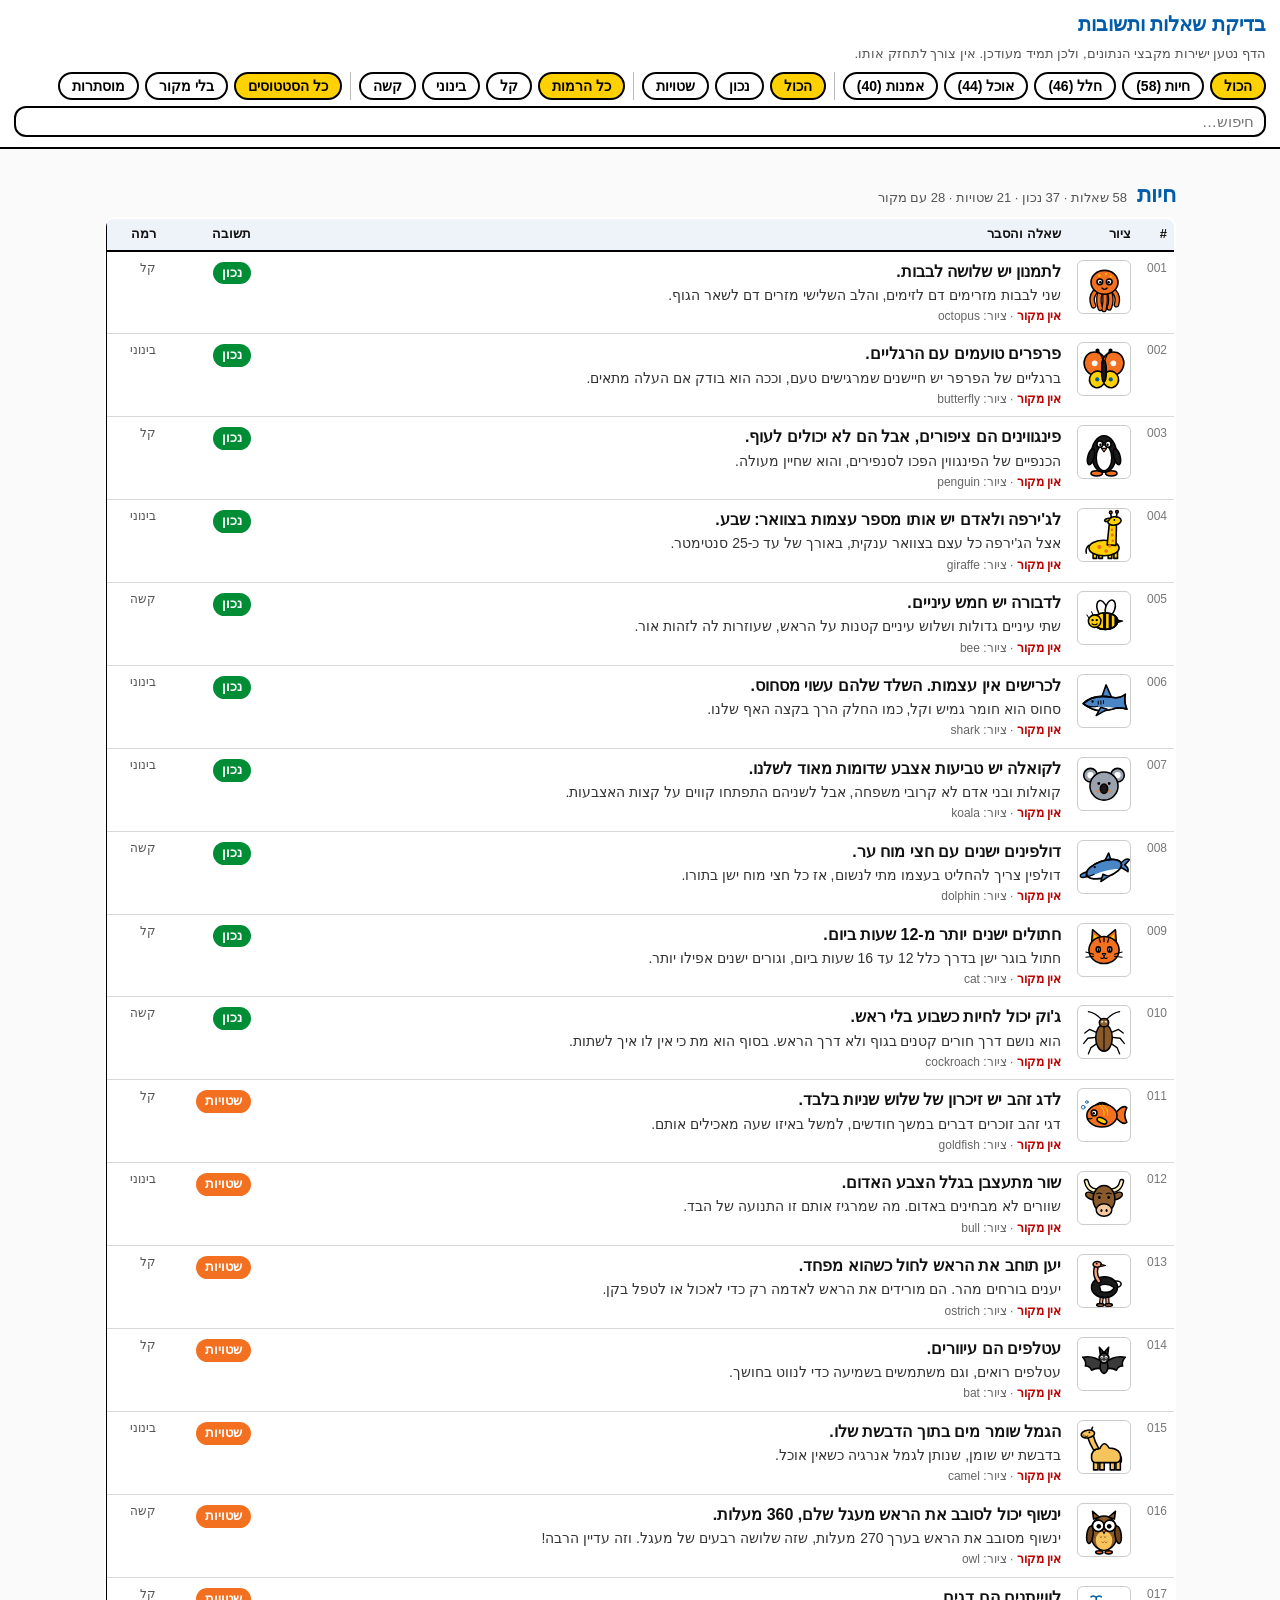
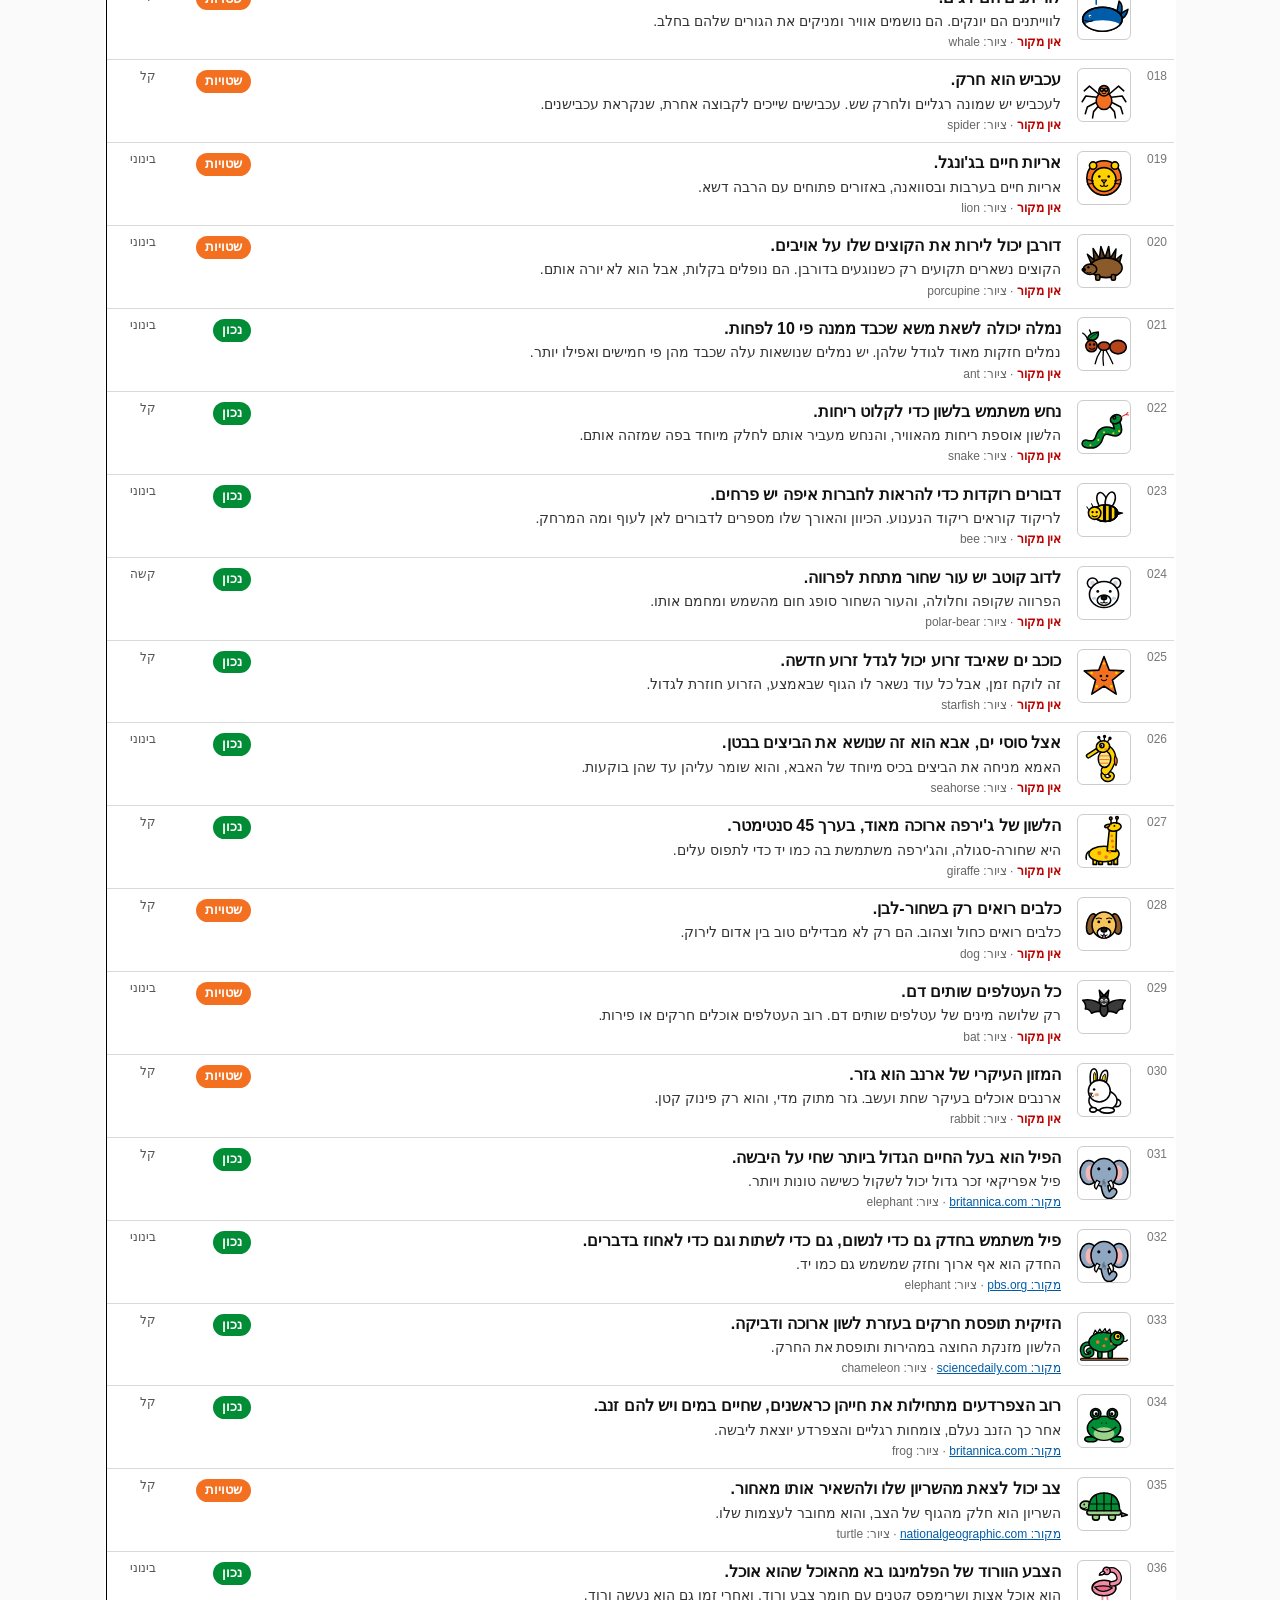
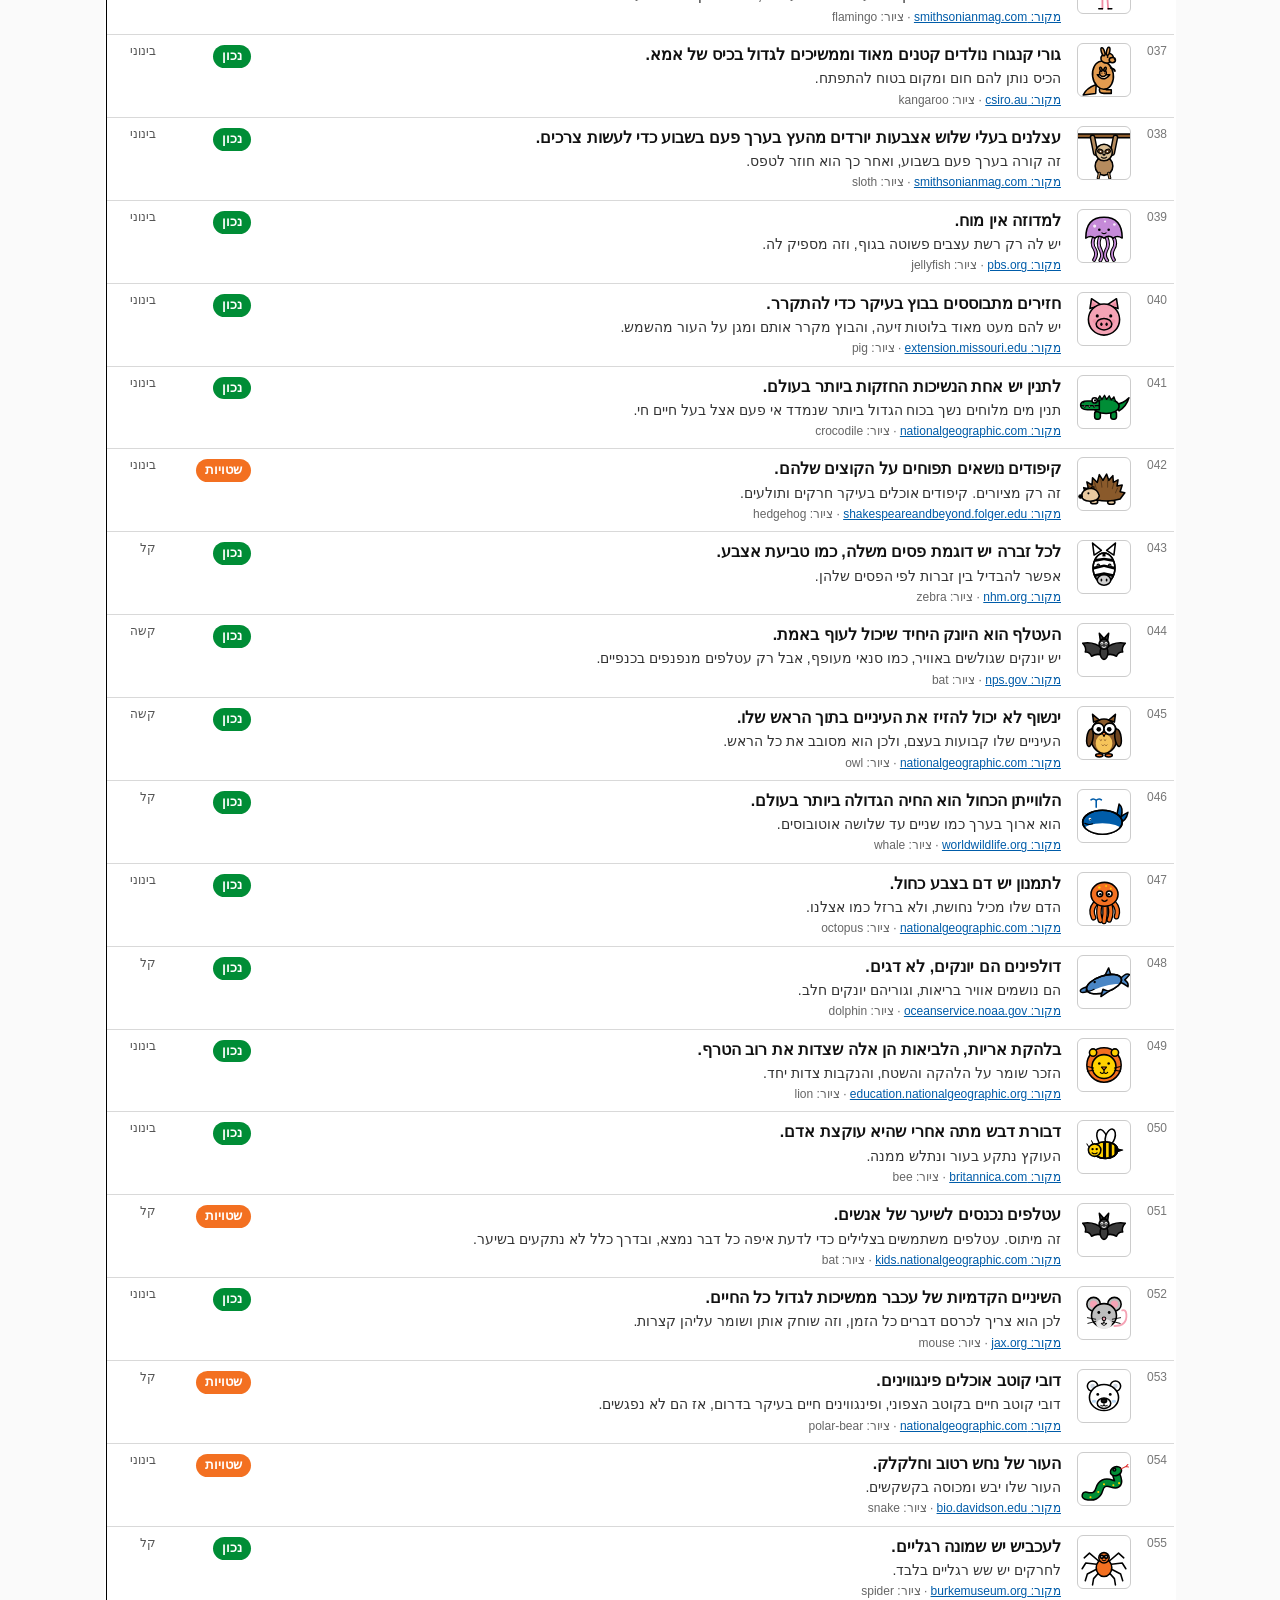
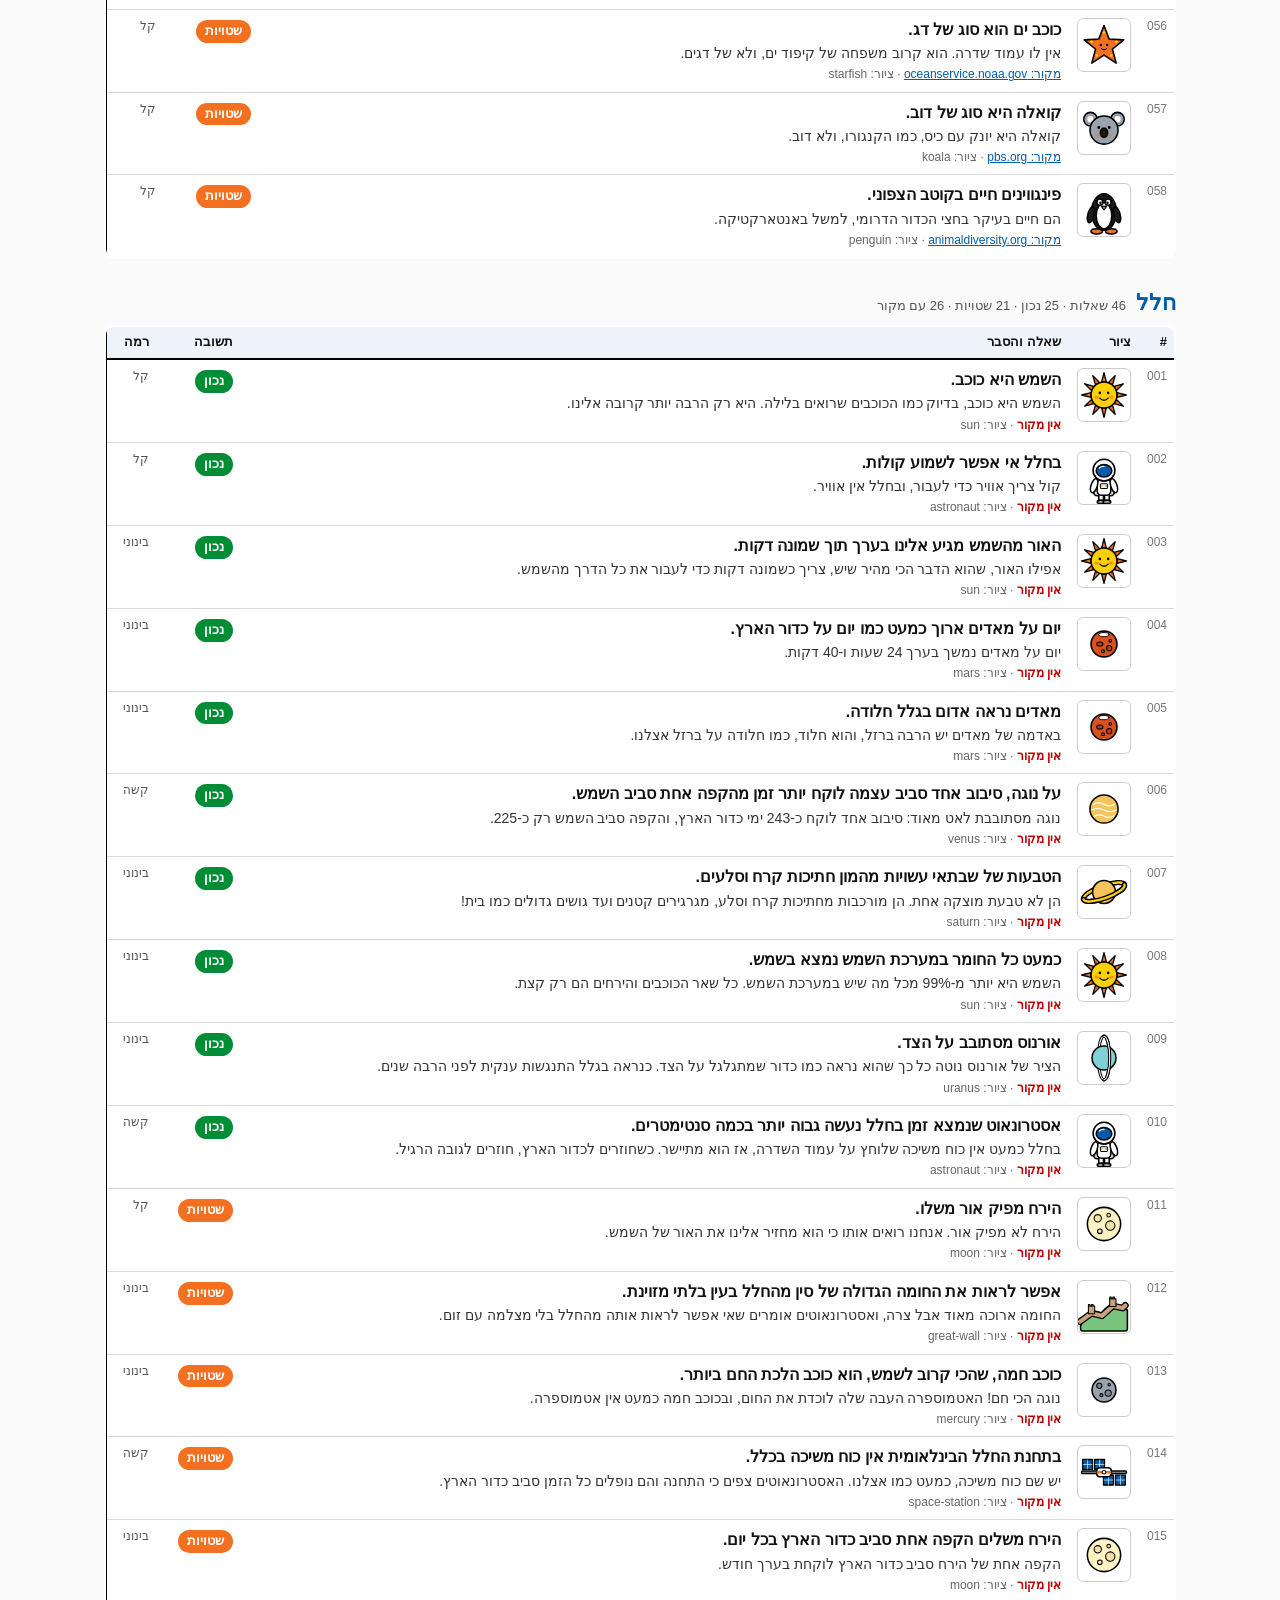
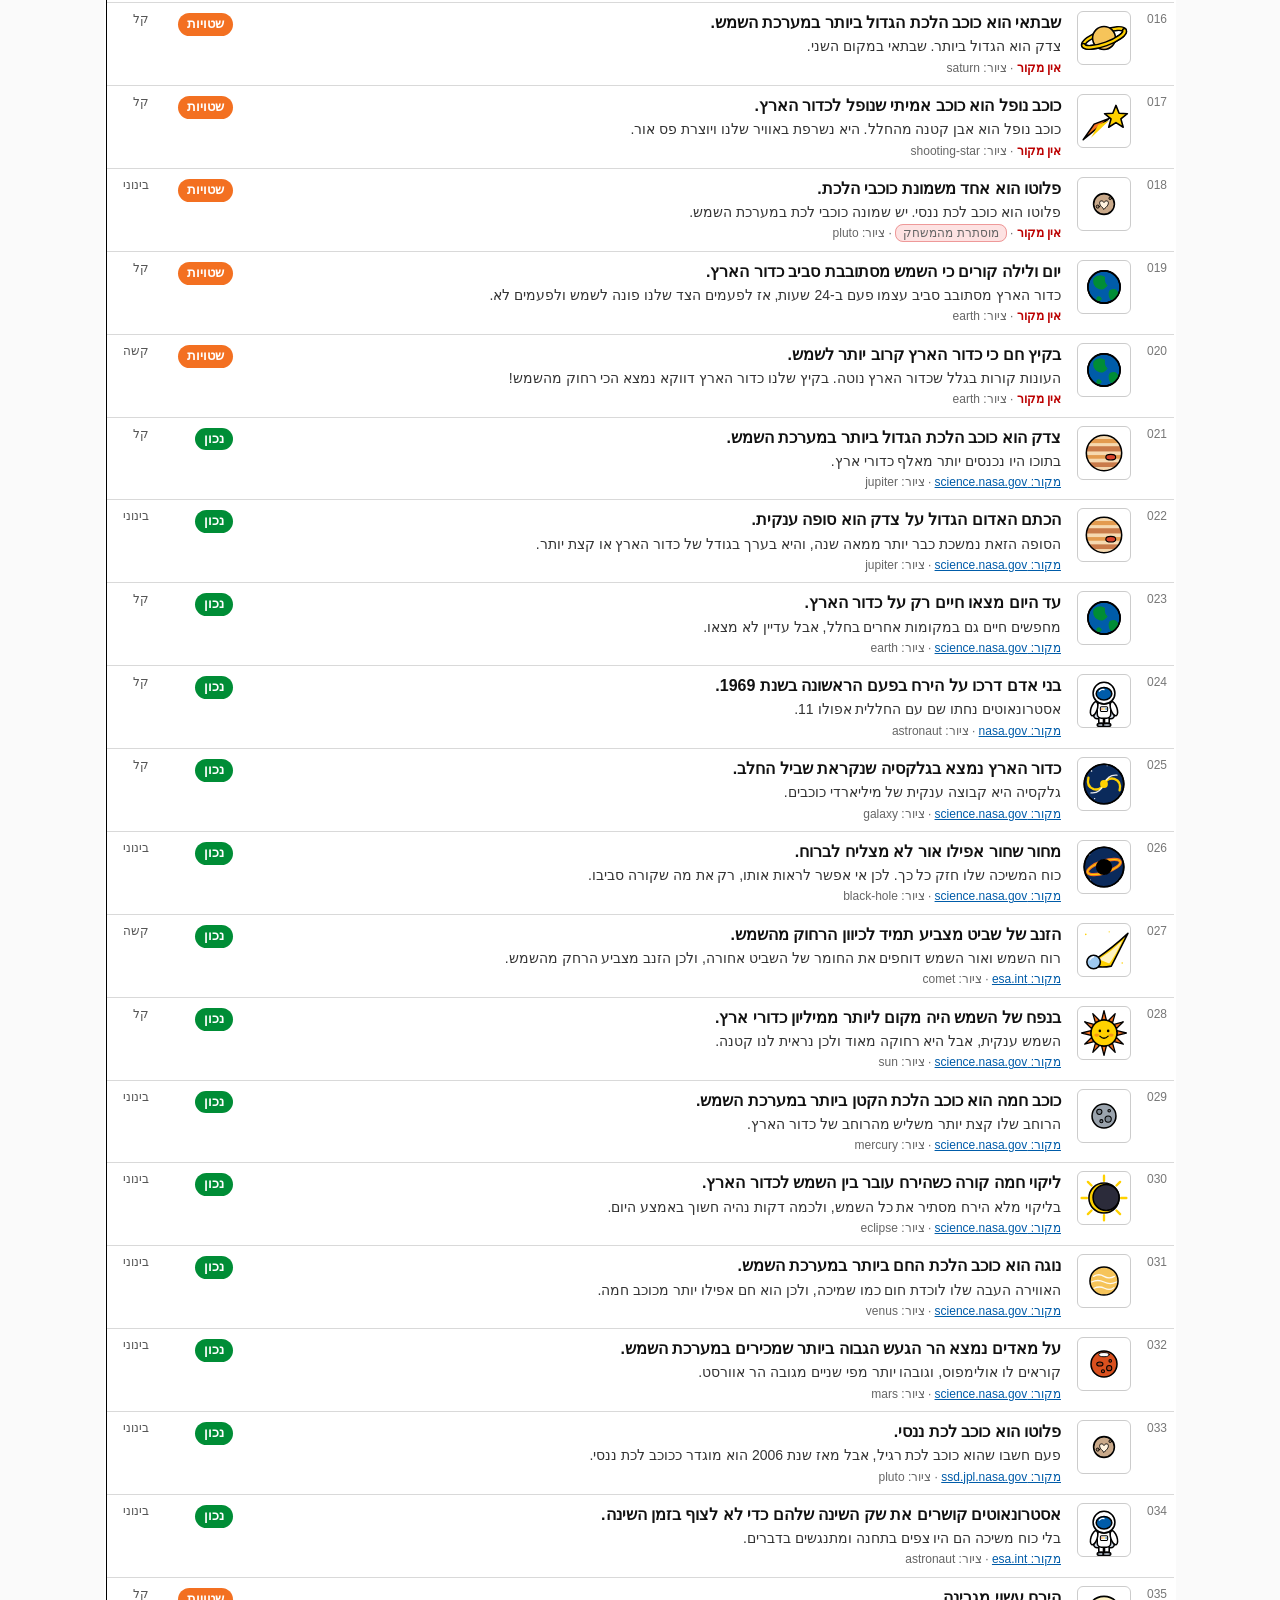
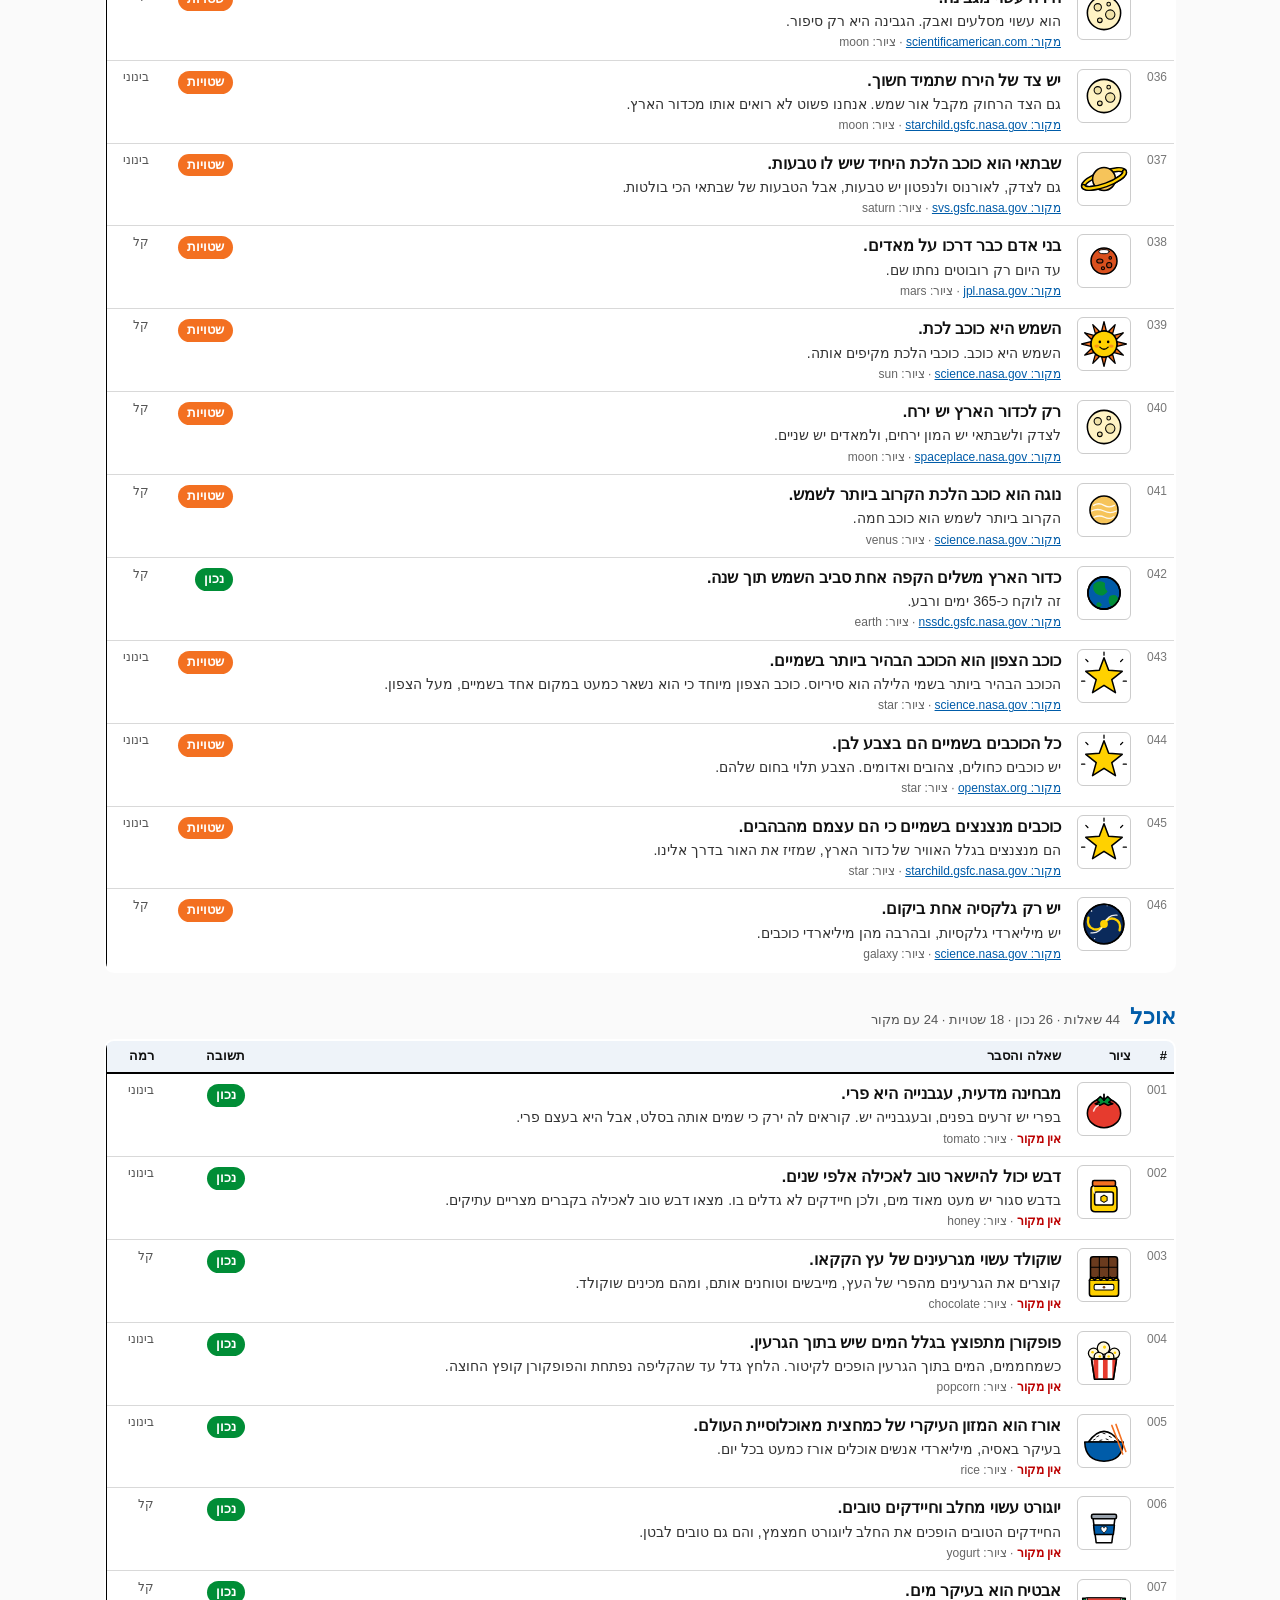
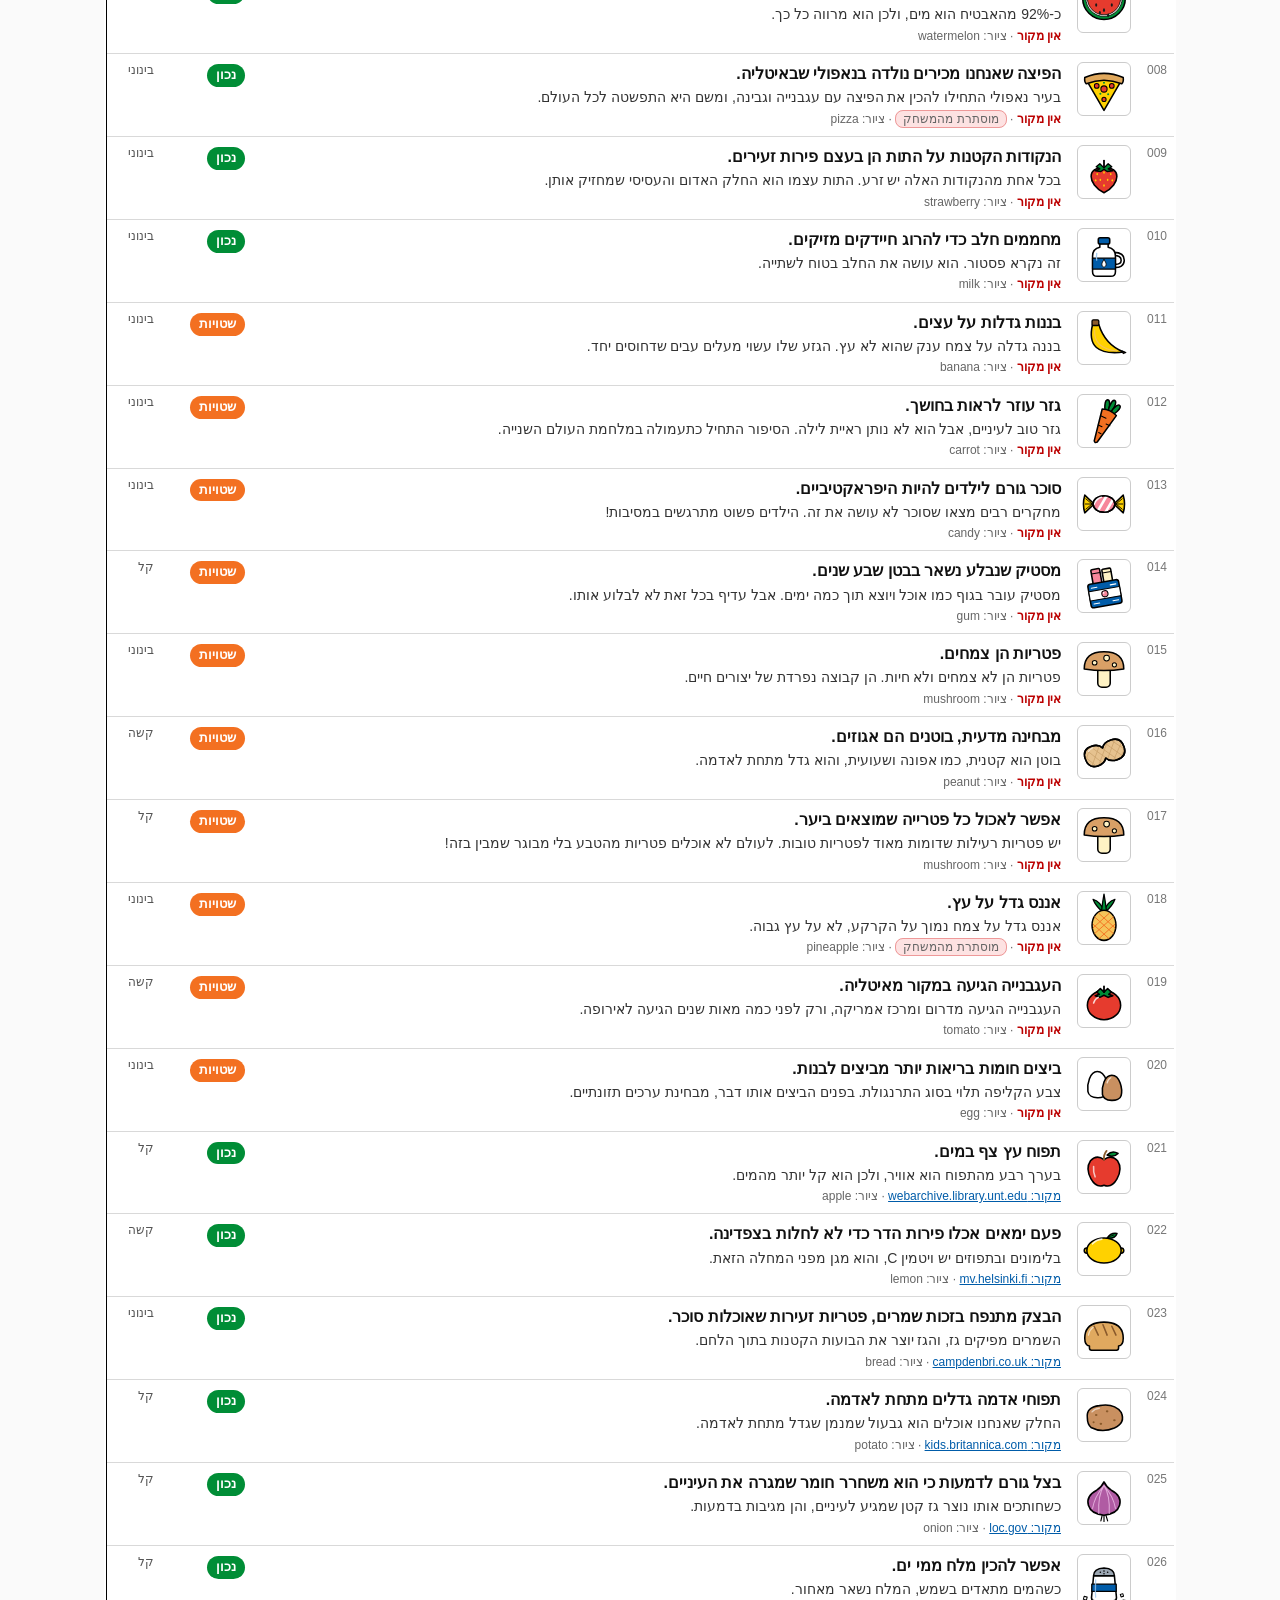
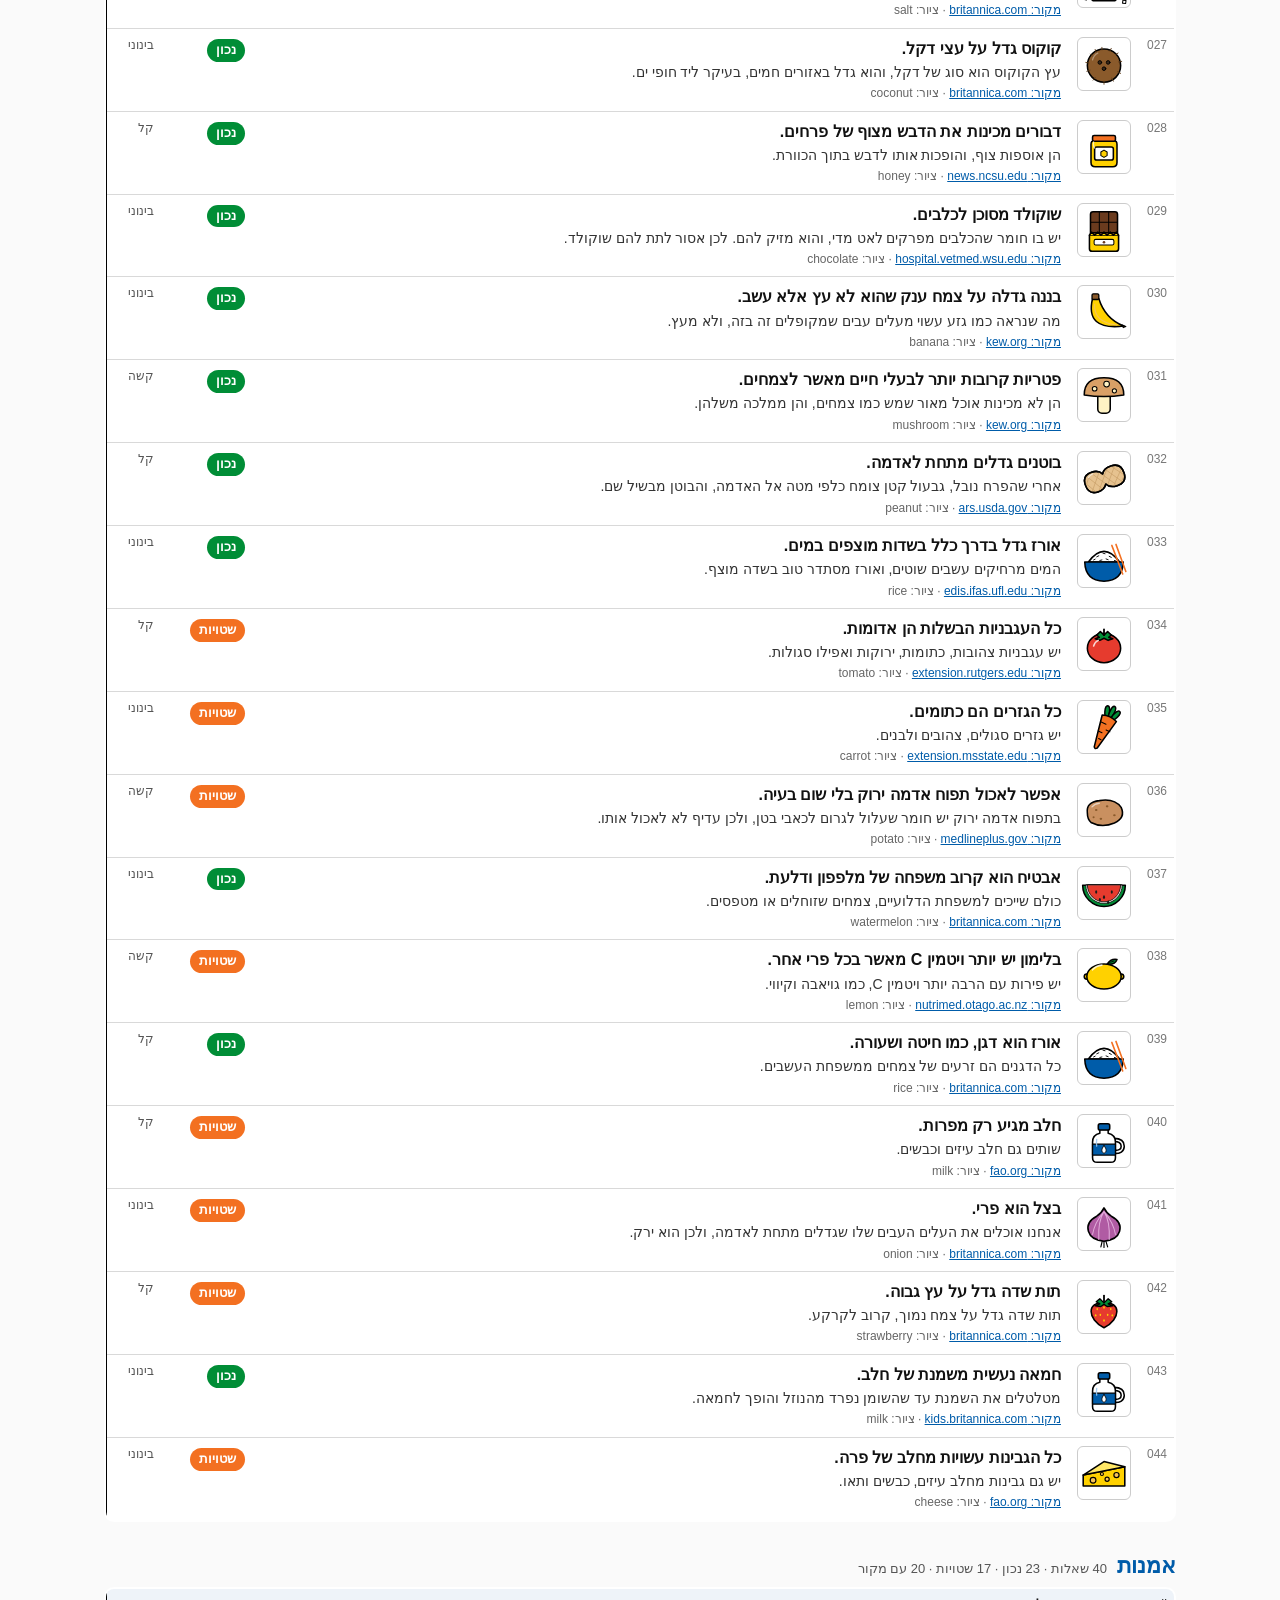
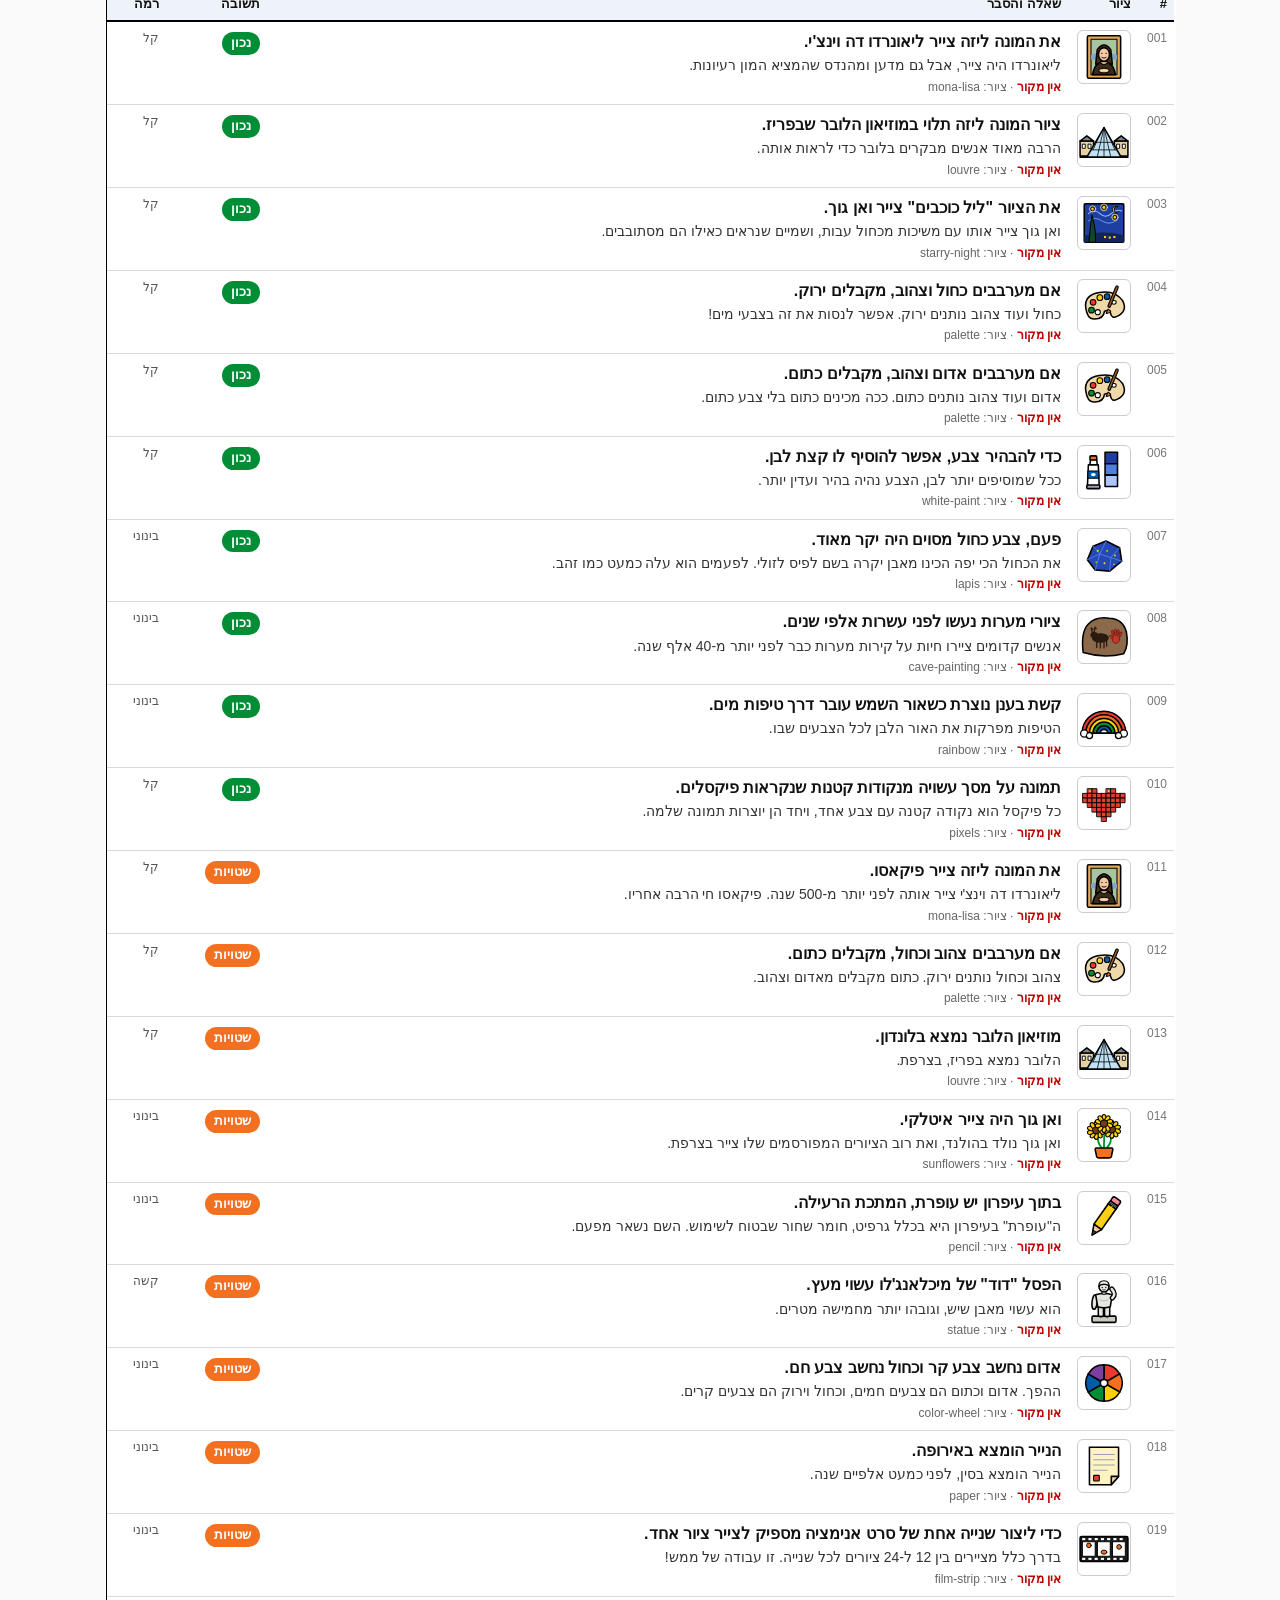
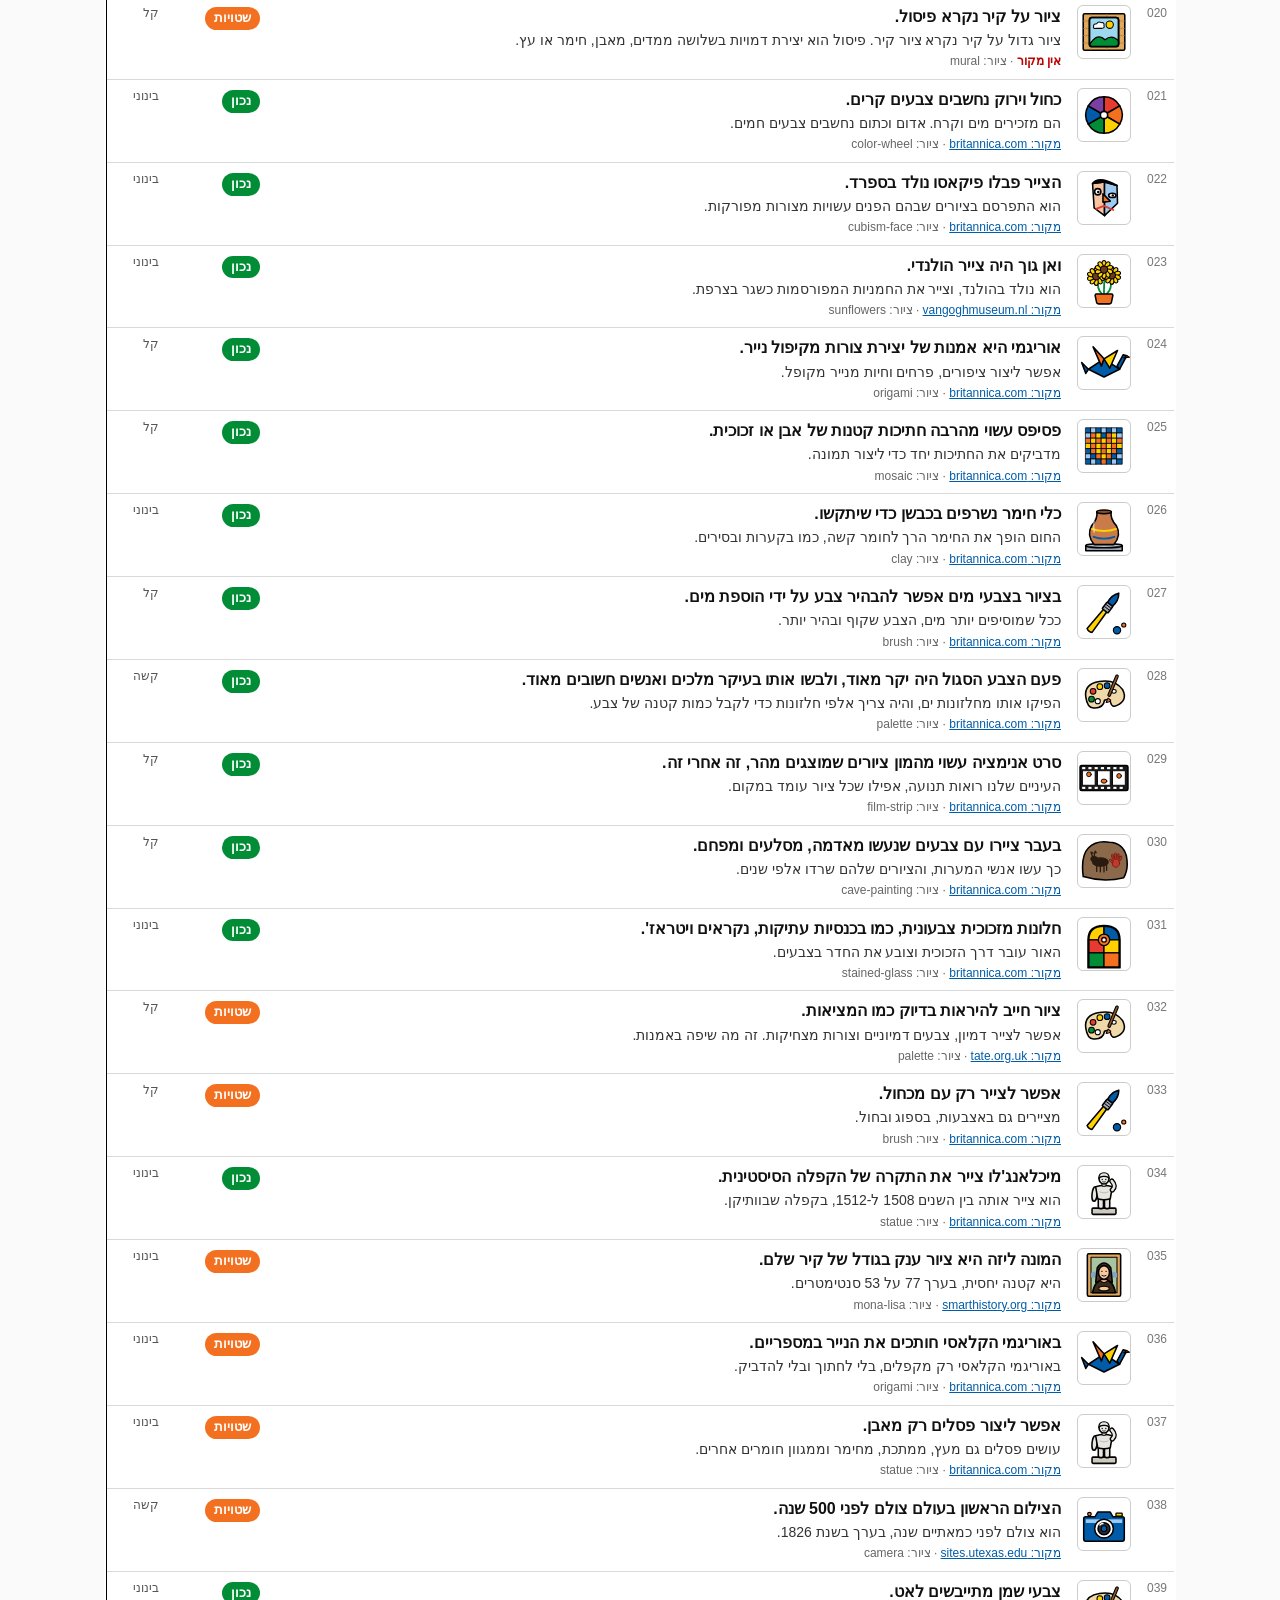
==== facts-review.html @ 087cb875 "Add facts-review.html: always-current review table of all clues by topic Co-Authored-By: Claude Sonn" ====
<!doctype html>
<html lang="he" dir="rtl">
<head>
<meta charset="utf-8">
<meta name="viewport" content="width=device-width, initial-scale=1">
<meta name="robots" content="noindex">
<title>בדיקת שאלות – העולם של פרוקי</title>
<style>
  :root { --ink:#111; --blue:#005CA9; --green:#008D36; --orange:#F37021; --line:#d9d9d9; --bg:#fafafa; }
  * { box-sizing: border-box; }
  body { margin:0; font-family: "Segoe UI", Roboto, "Noto Sans Hebrew", Arial, sans-serif; color:var(--ink); background:var(--bg); font-size:16px; line-height:1.45; }
  header { position: sticky; top:0; z-index:5; background:#fff; border-bottom:2px solid #000; padding:10px 14px; }
  h1 { margin:0 0 6px; font-size:20px; color:var(--blue); }
  .note { font-size:13px; color:#555; margin:0 0 8px; }
  .bar { display:flex; flex-wrap:wrap; gap:6px; align-items:center; }
  .chip { border:2px solid #000; border-radius:18px; background:#fff; padding:4px 12px; font-size:14px; font-weight:bold; cursor:pointer; }
  .chip.on { background:#FFD100; }
  .bar input[type=search] { flex:1; min-width:140px; border:2px solid #000; border-radius:12px; padding:5px 10px; font-size:15px; }
  .sep { width:1px; align-self:stretch; background:#bbb; margin:0 2px; }
  main { padding:12px 14px 60px; max-width:1100px; margin:0 auto; }
  section { margin-bottom:28px; }
  h2 { margin:18px 0 6px; font-size:22px; color:var(--blue); display:flex; gap:10px; align-items:baseline; flex-wrap:wrap; }
  h2 small { font-size:13px; color:#555; font-weight:normal; }
  table { width:100%; border-collapse:collapse; background:#fff; border:2px solid #000; border-radius:10px; overflow:hidden; }
  th { background:#eef3f9; text-align:right; font-size:13px; padding:6px 8px; border-bottom:2px solid #000; white-space:nowrap; }
  td { padding:8px; border-bottom:1px solid var(--line); vertical-align:top; }
  tr:last-child td { border-bottom:0; }
  td.n { color:#777; font-size:12px; white-space:nowrap; width:1%; }
  td.pic { width:1%; }
  td.pic svg { width:54px; height:54px; display:block; border:1px solid #ccc; border-radius:6px; background:#fff; }
  .ans { display:inline-block; padding:2px 9px; border-radius:12px; font-weight:bold; font-size:13px; white-space:nowrap; color:#fff; }
  .ans.t { background:var(--green); } .ans.f { background:var(--orange); }
  .clue { font-weight:bold; }
  .exp { color:#333; font-size:14px; margin-top:2px; }
  .meta { font-size:12px; color:#666; margin-top:3px; }
  .meta a { color:var(--blue); }
  .lvl { font-size:12px; color:#555; white-space:nowrap; }
  .hidden-flag { background:#fde2e2; border:1px solid #e99; border-radius:8px; padding:1px 7px; font-size:12px; }
  .nosrc { color:#b00; font-weight:bold; }
  tr.hide { display:none; }
  @media (max-width:640px) {
    header { position: static; }
    td.pic, th.pic, td.lvlc, th.lvlc { display:none; }
    td, th { padding:6px 6px; }
  }
  @media print { header { position:static; } .bar { display:none; } }
</style>
</head>
<body>
<header>
  <h1>בדיקת שאלות ותשובות</h1>
  <p class="note">הדף נטען ישירות מקבצי הנתונים, ולכן תמיד מעודכן. אין צורך לתחזק אותו.</p>
  <div class="bar" id="bar"></div>
</header>
<main id="main"></main>

<script src="data/pics-animals.js"></script><script src="data/pics-space.js"></script><script src="data/pics-food.js"></script><script src="data/pics-art.js"></script>
<script src="data/data-facts-animals.js"></script><script src="data/data-facts-space.js"></script><script src="data/data-facts-food.js"></script><script src="data/data-facts-art.js"></script>
<script>
const TOPICS = [
  { id: "animals", name: "חיות", facts: typeof FACTS_ANIMALS !== "undefined" ? FACTS_ANIMALS : [] },
  { id: "space",   name: "חלל",  facts: typeof FACTS_SPACE   !== "undefined" ? FACTS_SPACE   : [] },
  { id: "food",    name: "אוכל", facts: typeof FACTS_FOOD    !== "undefined" ? FACTS_FOOD    : [] },
  { id: "art",     name: "אמנות", facts: typeof FACTS_ART     !== "undefined" ? FACTS_ART     : [] }
];
const PICS = Object.assign({}, typeof PICS_ANIMALS !== "undefined" ? PICS_ANIMALS : {}, typeof PICS_SPACE !== "undefined" ? PICS_SPACE : {}, typeof PICS_FOOD !== "undefined" ? PICS_FOOD : {}, typeof PICS_ART !== "undefined" ? PICS_ART : {});
const LEVELS = { easy: "קל", medium: "בינוני", hard: "קשה" };
const state = { topic: "all", ans: "all", level: "all", src: "all", q: "" };
const esc = s => String(s == null ? "" : s).replace(/[&<>"]/g, c => ({ "&": "&amp;", "<": "&lt;", ">": "&gt;", '"': "&quot;" }[c]));
const host = u => { try { return new URL(u).hostname.replace(/^www\./, ""); } catch (e) { return u; } };

function chip(group, value, label) {
  return `<button class="chip${state[group] === value ? " on" : ""}" data-g="${group}" data-v="${value}">${label}</button>`;
}
function renderBar() {
  document.getElementById("bar").innerHTML =
    chip("topic", "all", "הכול") + TOPICS.map(t => chip("topic", t.id, t.name + " (" + t.facts.length + ")")).join("") +
    '<span class="sep"></span>' + chip("ans", "all", "הכול") + chip("ans", "t", "נכון") + chip("ans", "f", "שטויות") +
    '<span class="sep"></span>' + chip("level", "all", "כל הרמות") + Object.keys(LEVELS).map(l => chip("level", l, LEVELS[l])).join("") +
    '<span class="sep"></span>' + chip("src", "all", "כל הסטטוסים") + chip("src", "nosrc", "בלי מקור") + chip("src", "hidden", "מוסתרות") +
    '<input type="search" id="q" placeholder="חיפוש…" value="' + esc(state.q) + '">';
  document.getElementById("q").addEventListener("input", e => { state.q = e.target.value; renderMain(); });
}
function keep(f) {
  if (state.ans === "t" && !f.answer) return false;
  if (state.ans === "f" && f.answer) return false;
  if (state.level !== "all" && f.level !== state.level) return false;
  if (state.src === "nosrc" && f.src) return false;
  if (state.src === "hidden" && f.verified !== false) return false;
  const q = state.q.trim();
  if (q && !((f.text || "") + " " + (f.explain || "") + " " + (f.pic || "")).includes(q)) return false;
  return true;
}
function renderMain() {
  const out = [];
  for (const t of TOPICS) {
    if (state.topic !== "all" && state.topic !== t.id) continue;
    const rows = t.facts.filter(keep);
    const nt = t.facts.filter(f => f.answer).length, nf = t.facts.length - nt;
    const nsrc = t.facts.filter(f => f.src).length;
    out.push(`<section><h2>${t.name} <small>${t.facts.length} שאלות · ${nt} נכון · ${nf} שטויות · ${nsrc} עם מקור${rows.length !== t.facts.length ? " · מוצגות " + rows.length : ""}</small></h2>`);
    out.push('<table><thead><tr><th>#</th><th class="pic">ציור</th><th>שאלה והסבר</th><th>תשובה</th><th class="lvlc">רמה</th></tr></thead><tbody>');
    rows.forEach(f => {
      const svg = PICS[f.pic] ? `<svg viewBox="0 0 200 200">${PICS[f.pic]}</svg>` : "";
      const src = f.src ? `<a href="${esc(f.src)}" target="_blank" rel="noopener">מקור: ${esc(host(f.src))}</a>` : '<span class="nosrc">אין מקור</span>';
      out.push(`<tr><td class="n">${esc(f.id.split("-")[1])}</td><td class="pic">${svg}</td>` +
        `<td><div class="clue">${esc(f.text)}</div><div class="exp">${esc(f.explain)}</div><div class="meta">${src}${f.verified === false ? ' · <span class="hidden-flag">מוסתרת מהמשחק</span>' : ""} · ציור: ${esc(f.pic)}</div></td>` +
        `<td><span class="ans ${f.answer ? "t" : "f"}">${f.answer ? "נכון" : "שטויות"}</span></td><td class="lvl lvlc">${LEVELS[f.level] || ""}</td></tr>`);
    });
    out.push("</tbody></table></section>");
  }
  document.getElementById("main").innerHTML = out.join("");
}
document.getElementById("bar").addEventListener("click", e => {
  const b = e.target.closest(".chip"); if (!b) return;
  state[b.dataset.g] = b.dataset.v; renderBar(); renderMain();
});
renderBar(); renderMain();
</script>
</body>
</html>
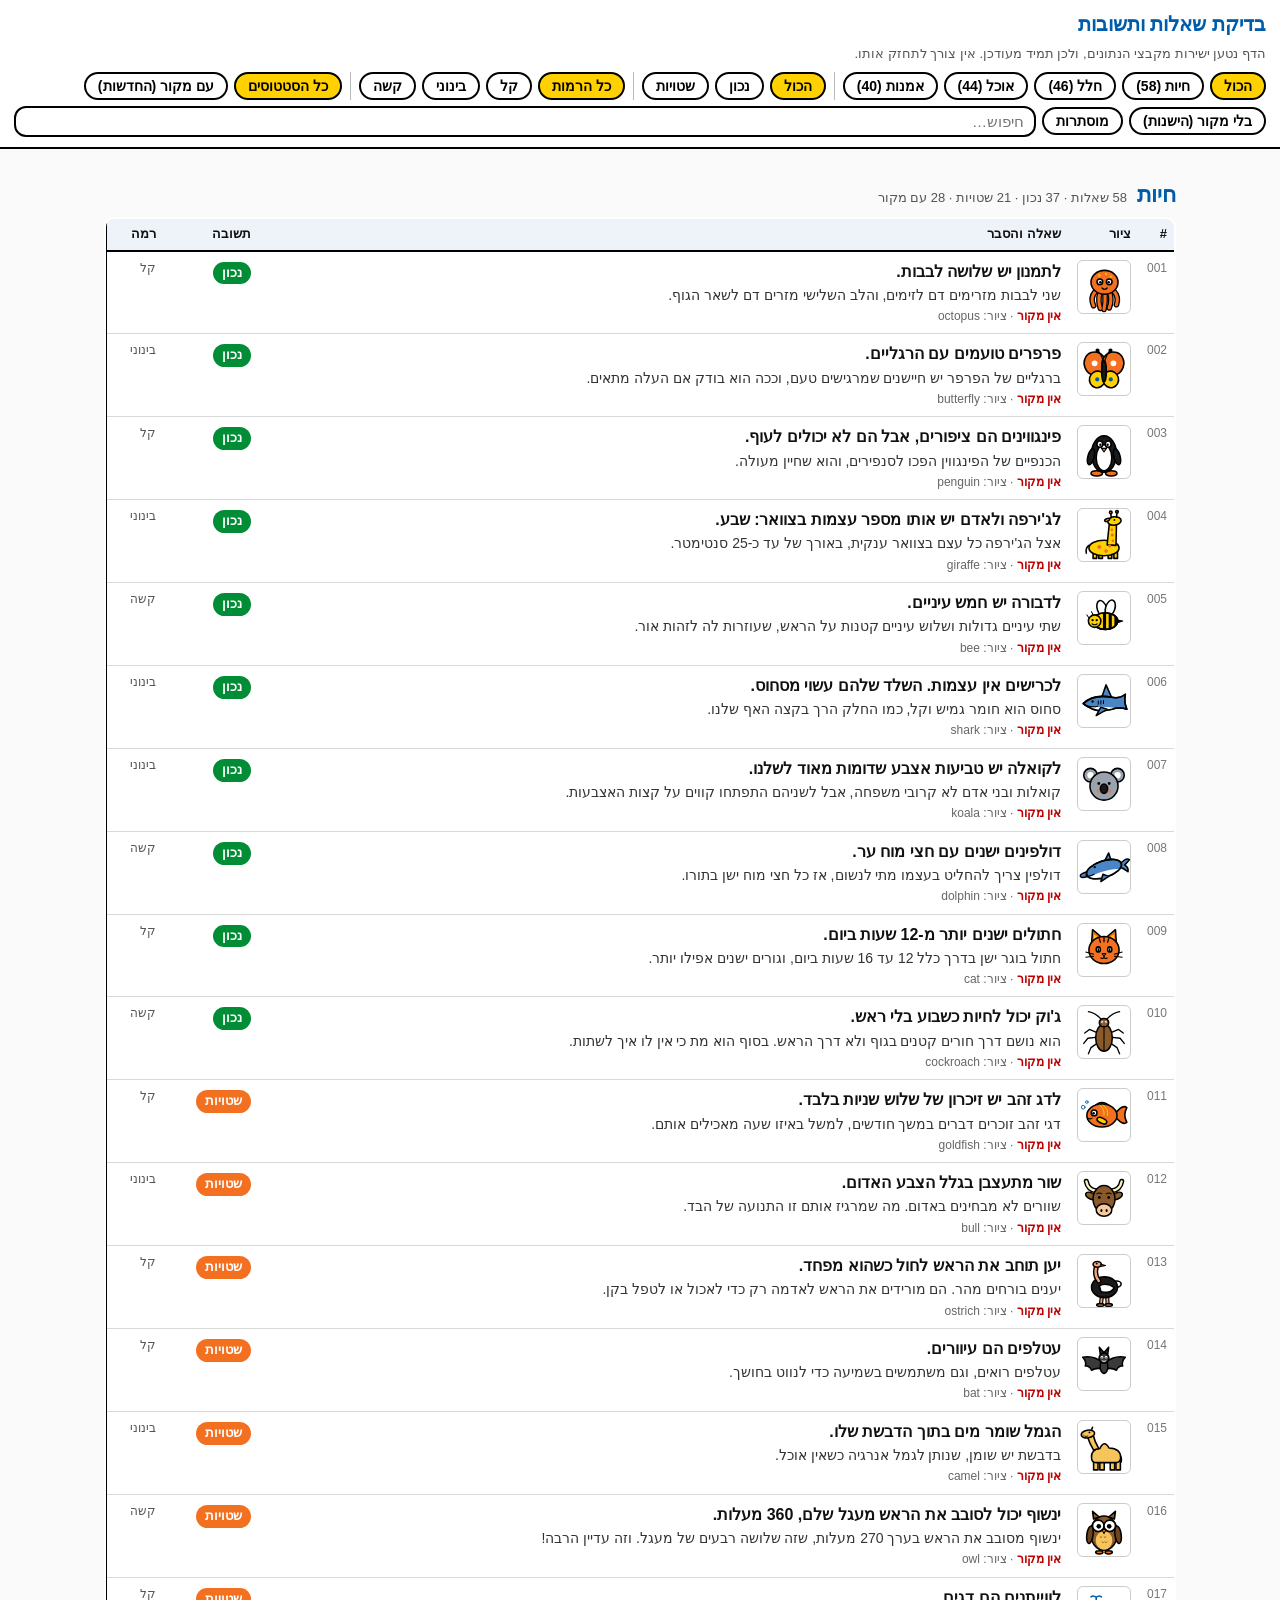
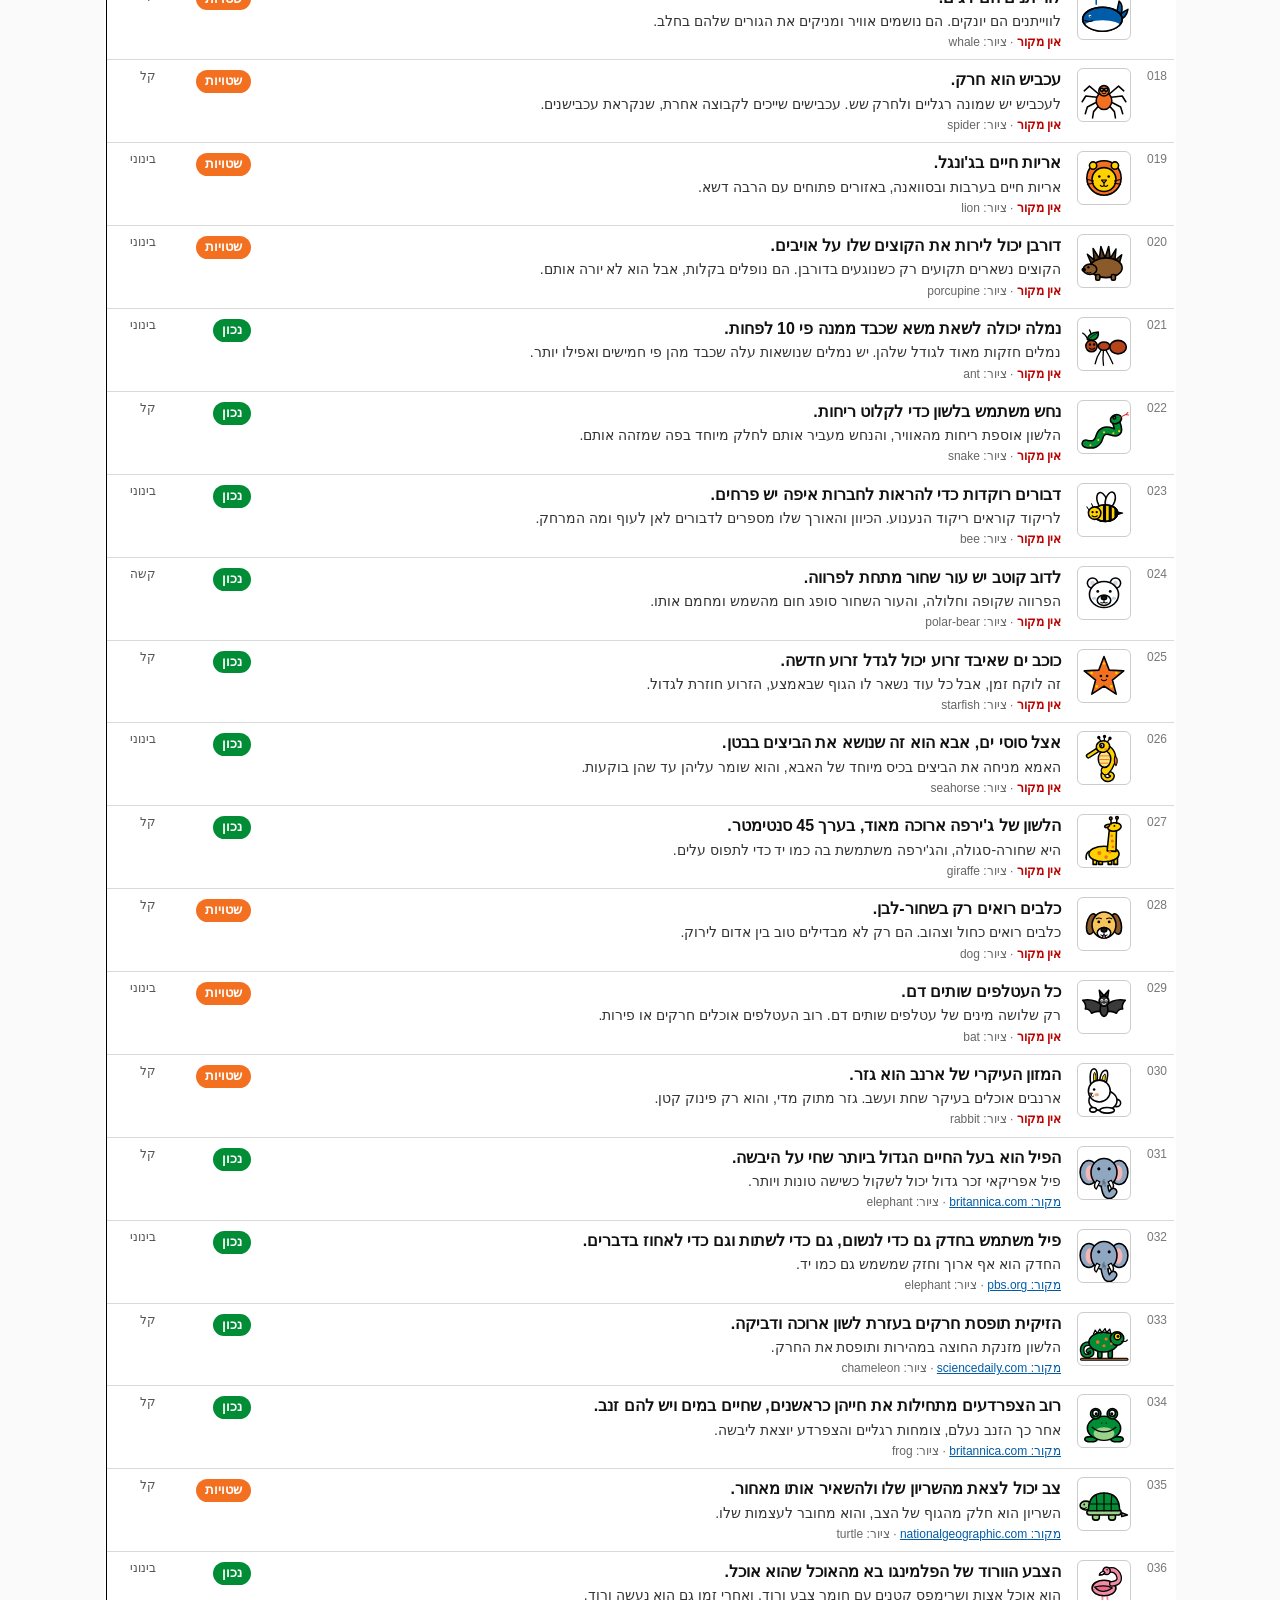
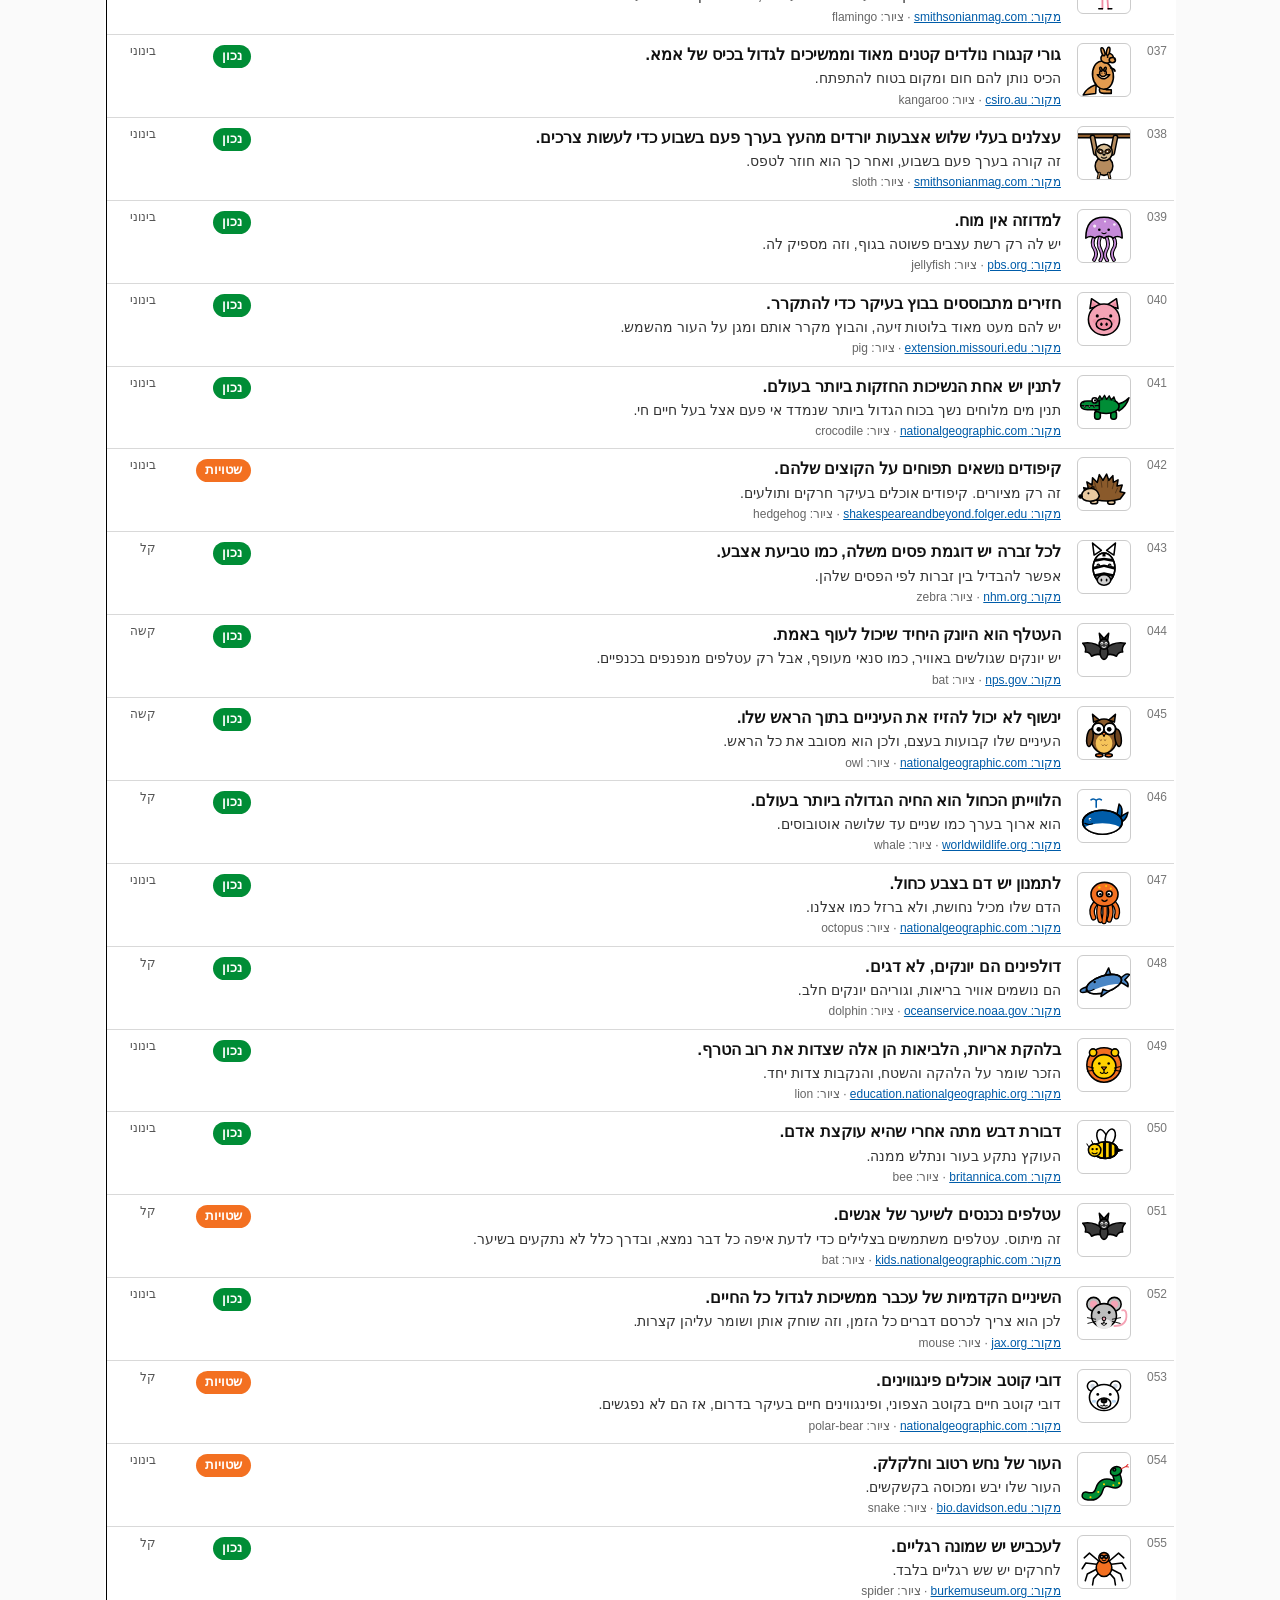
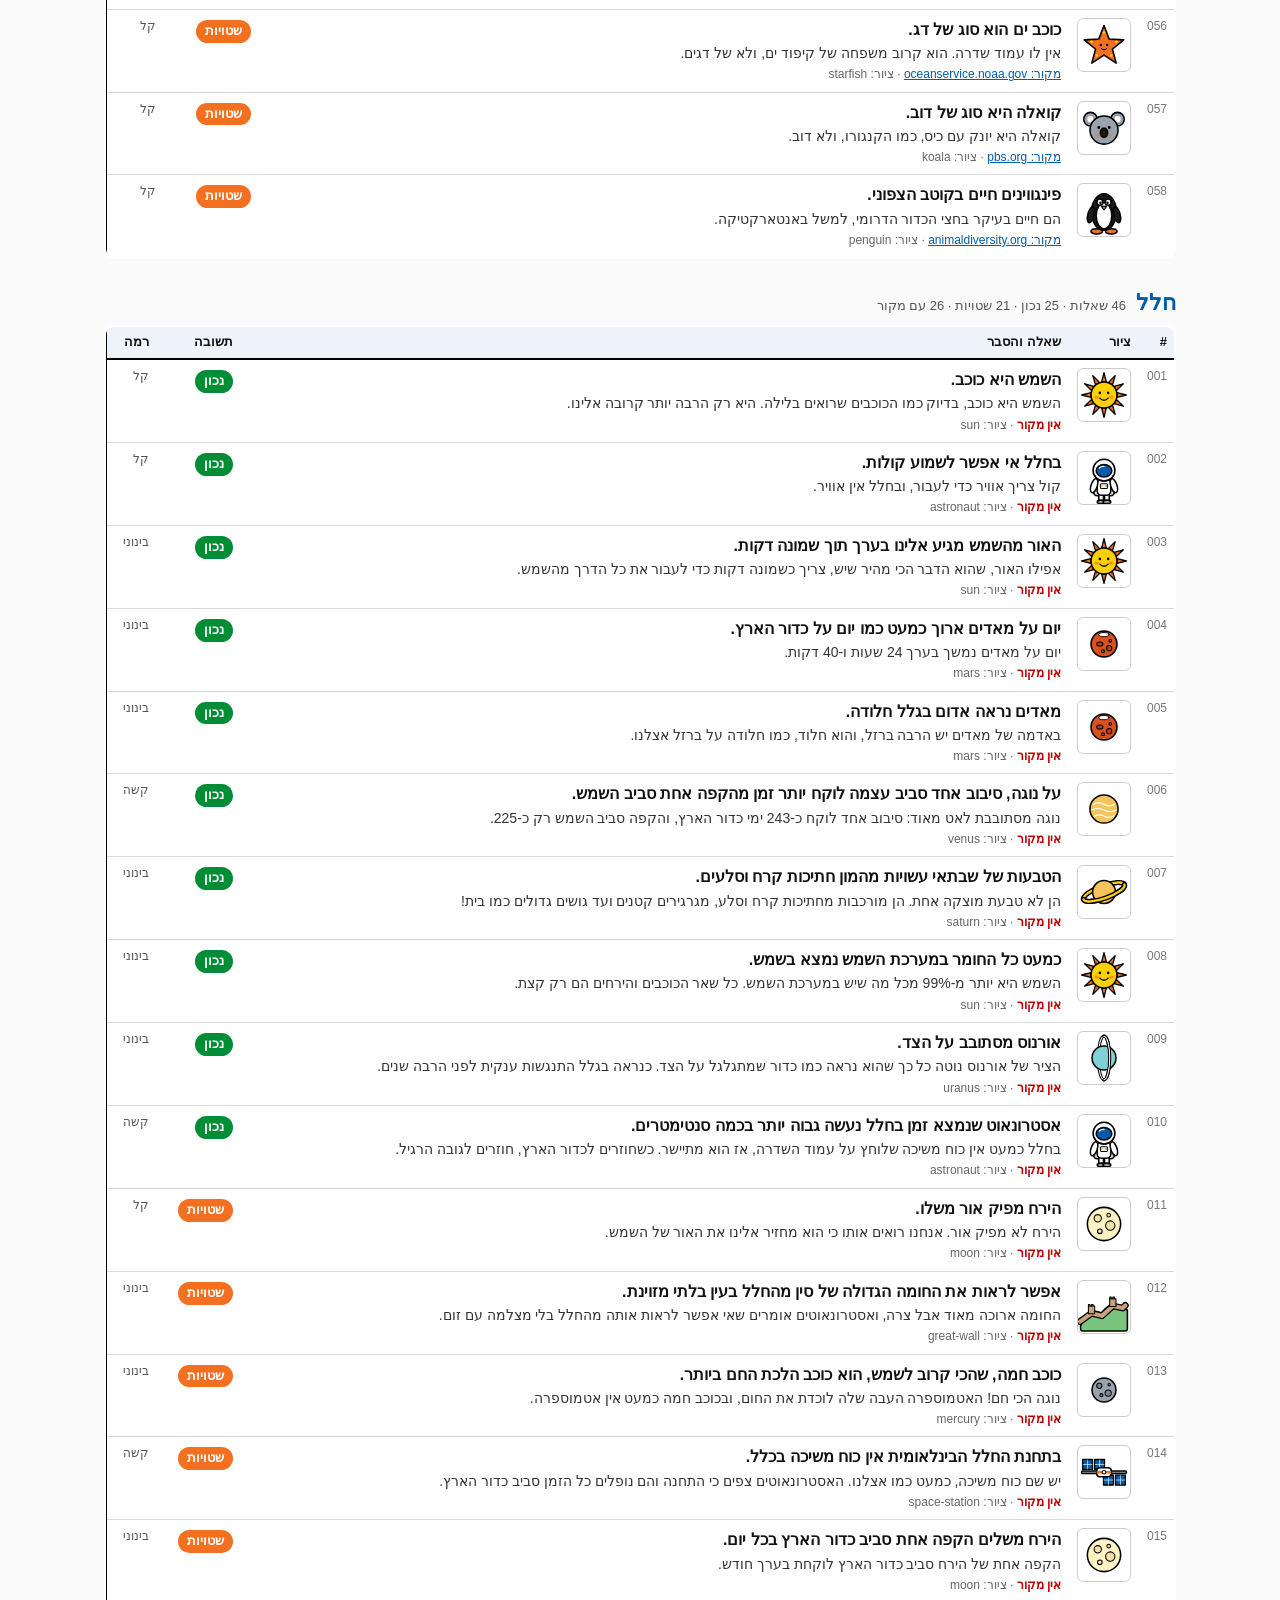
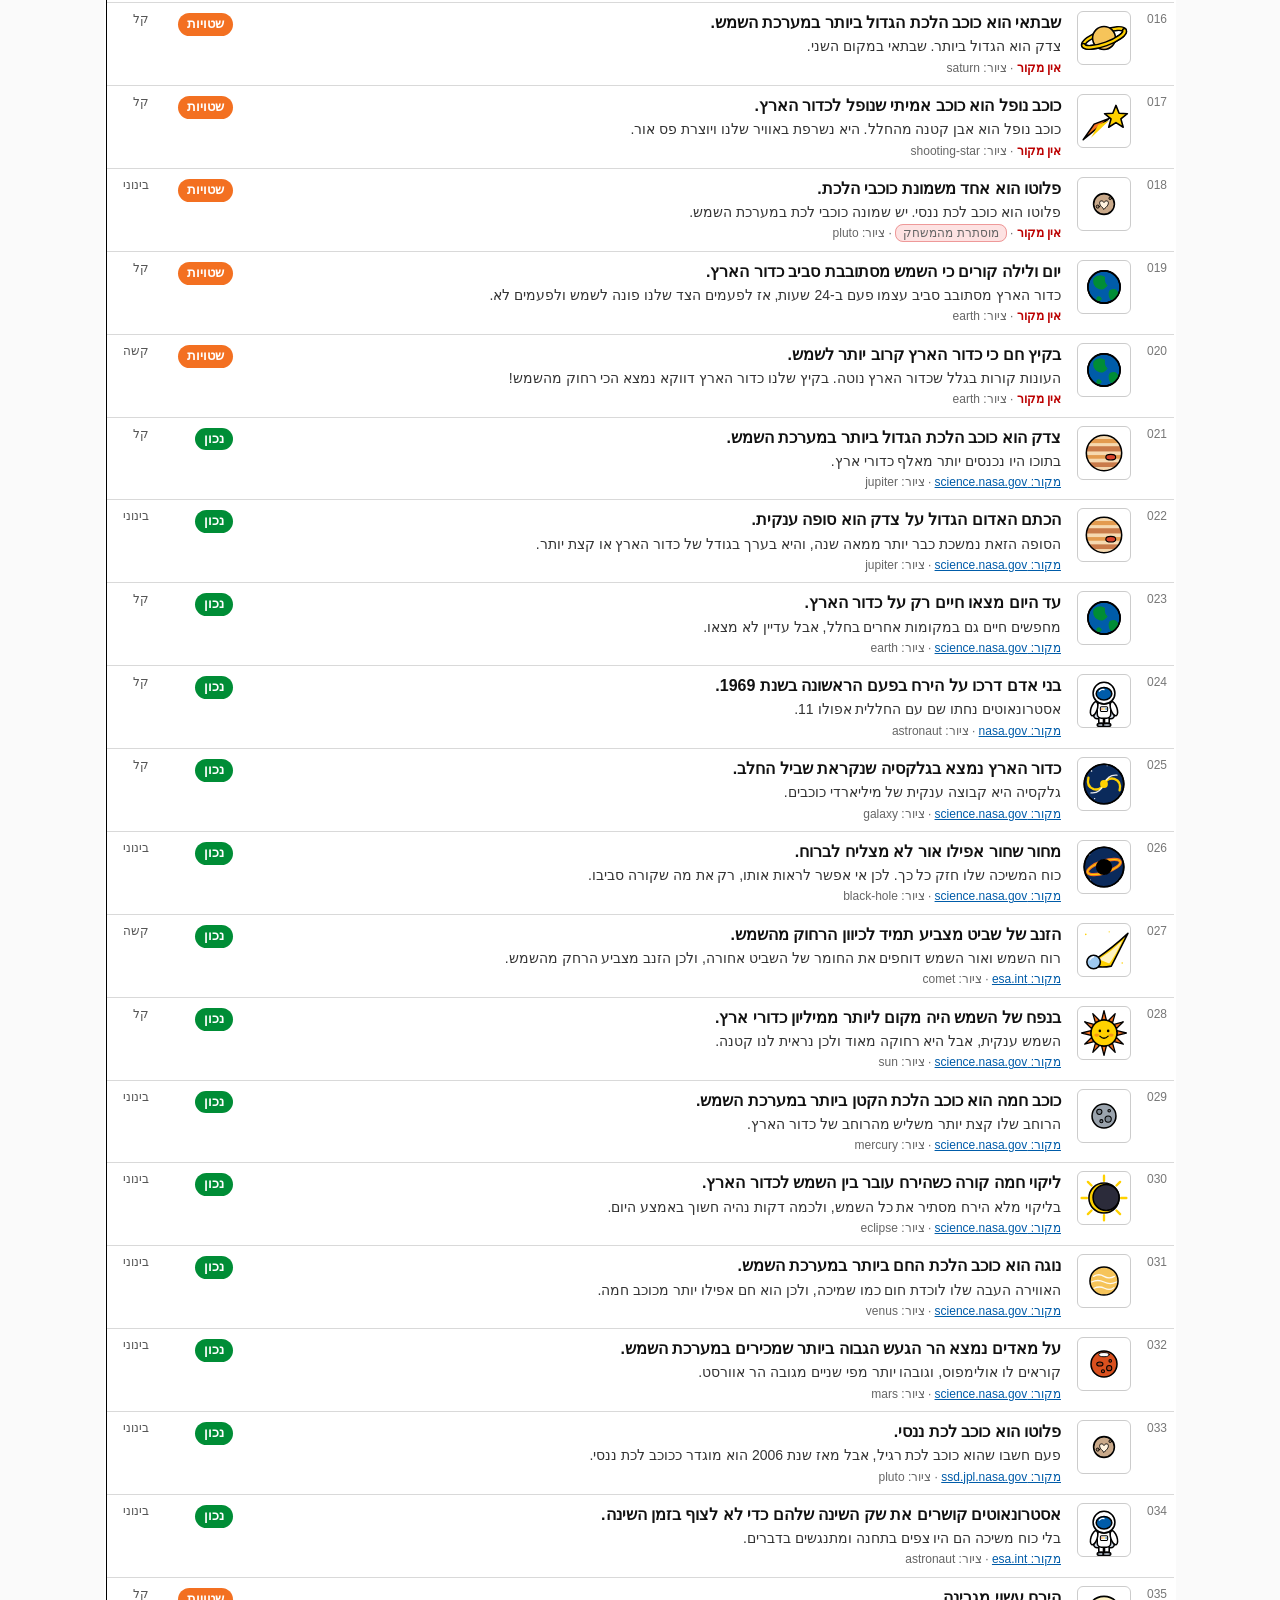
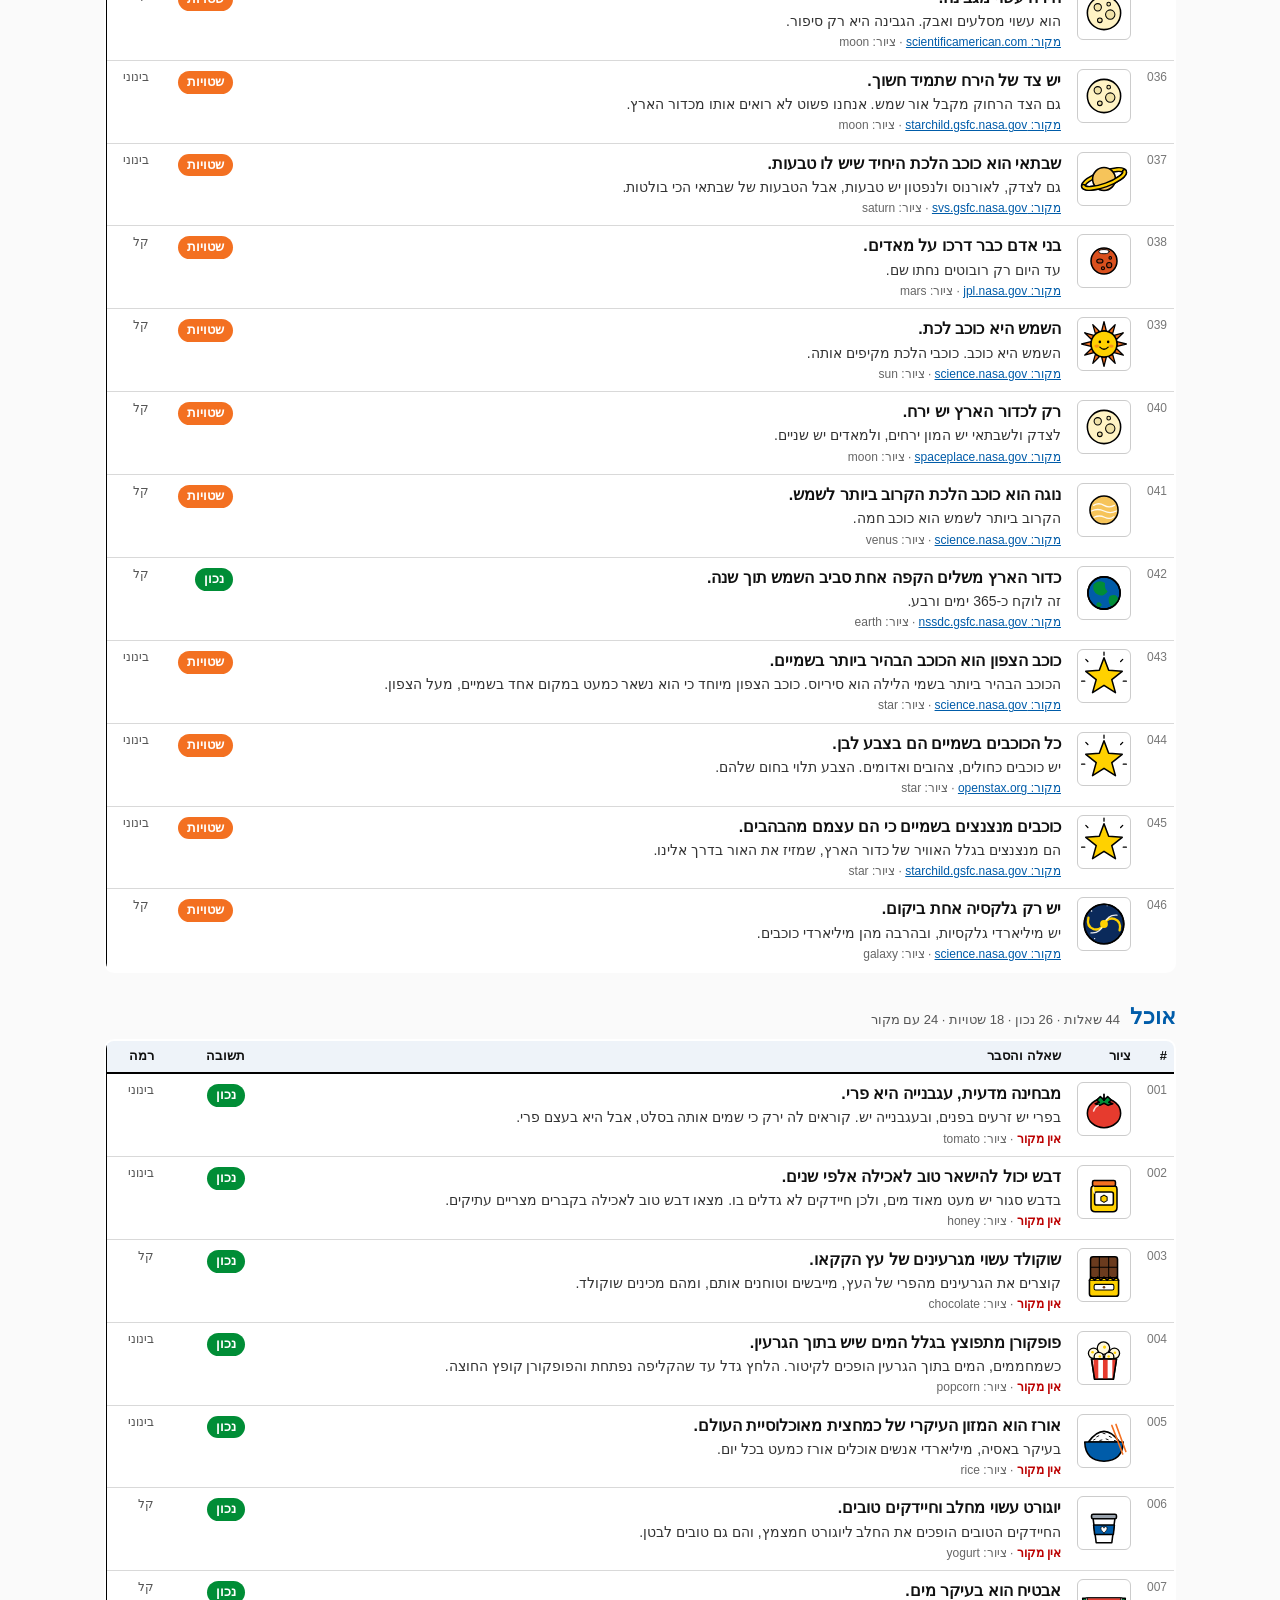
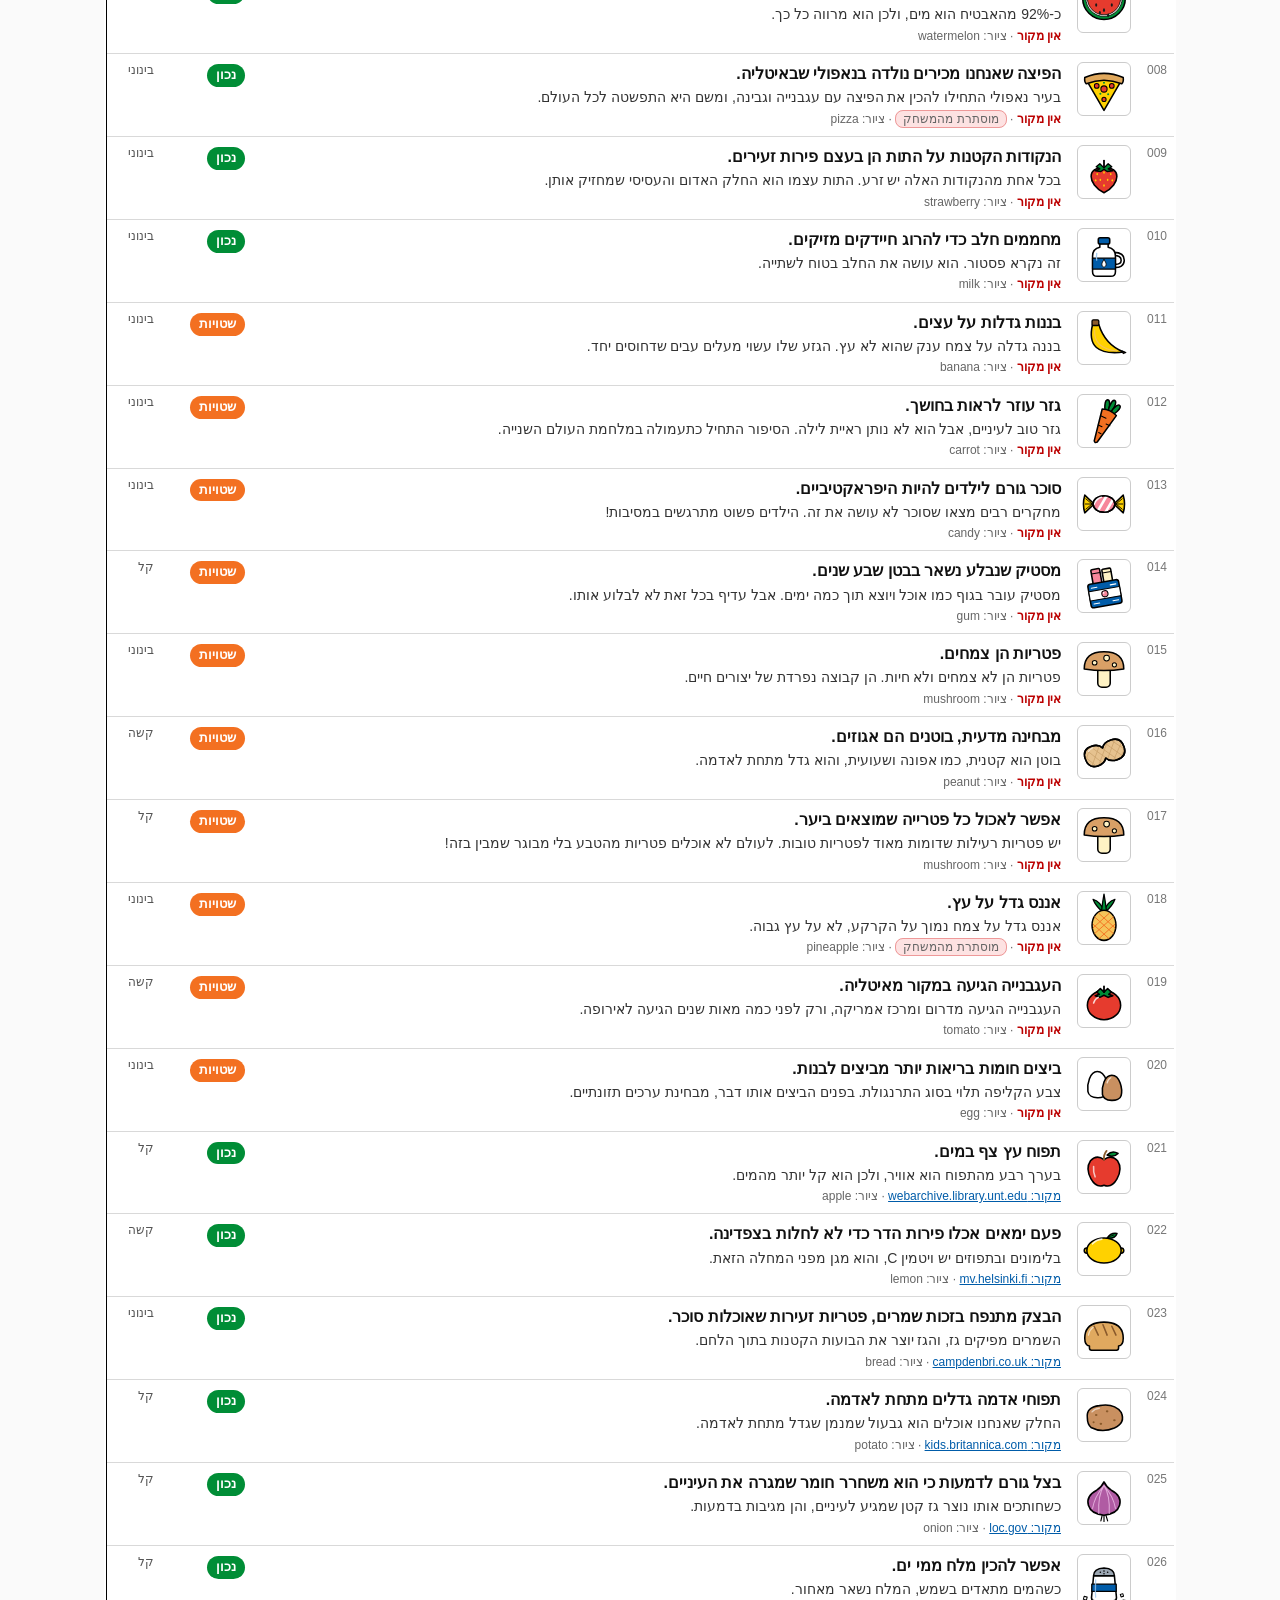
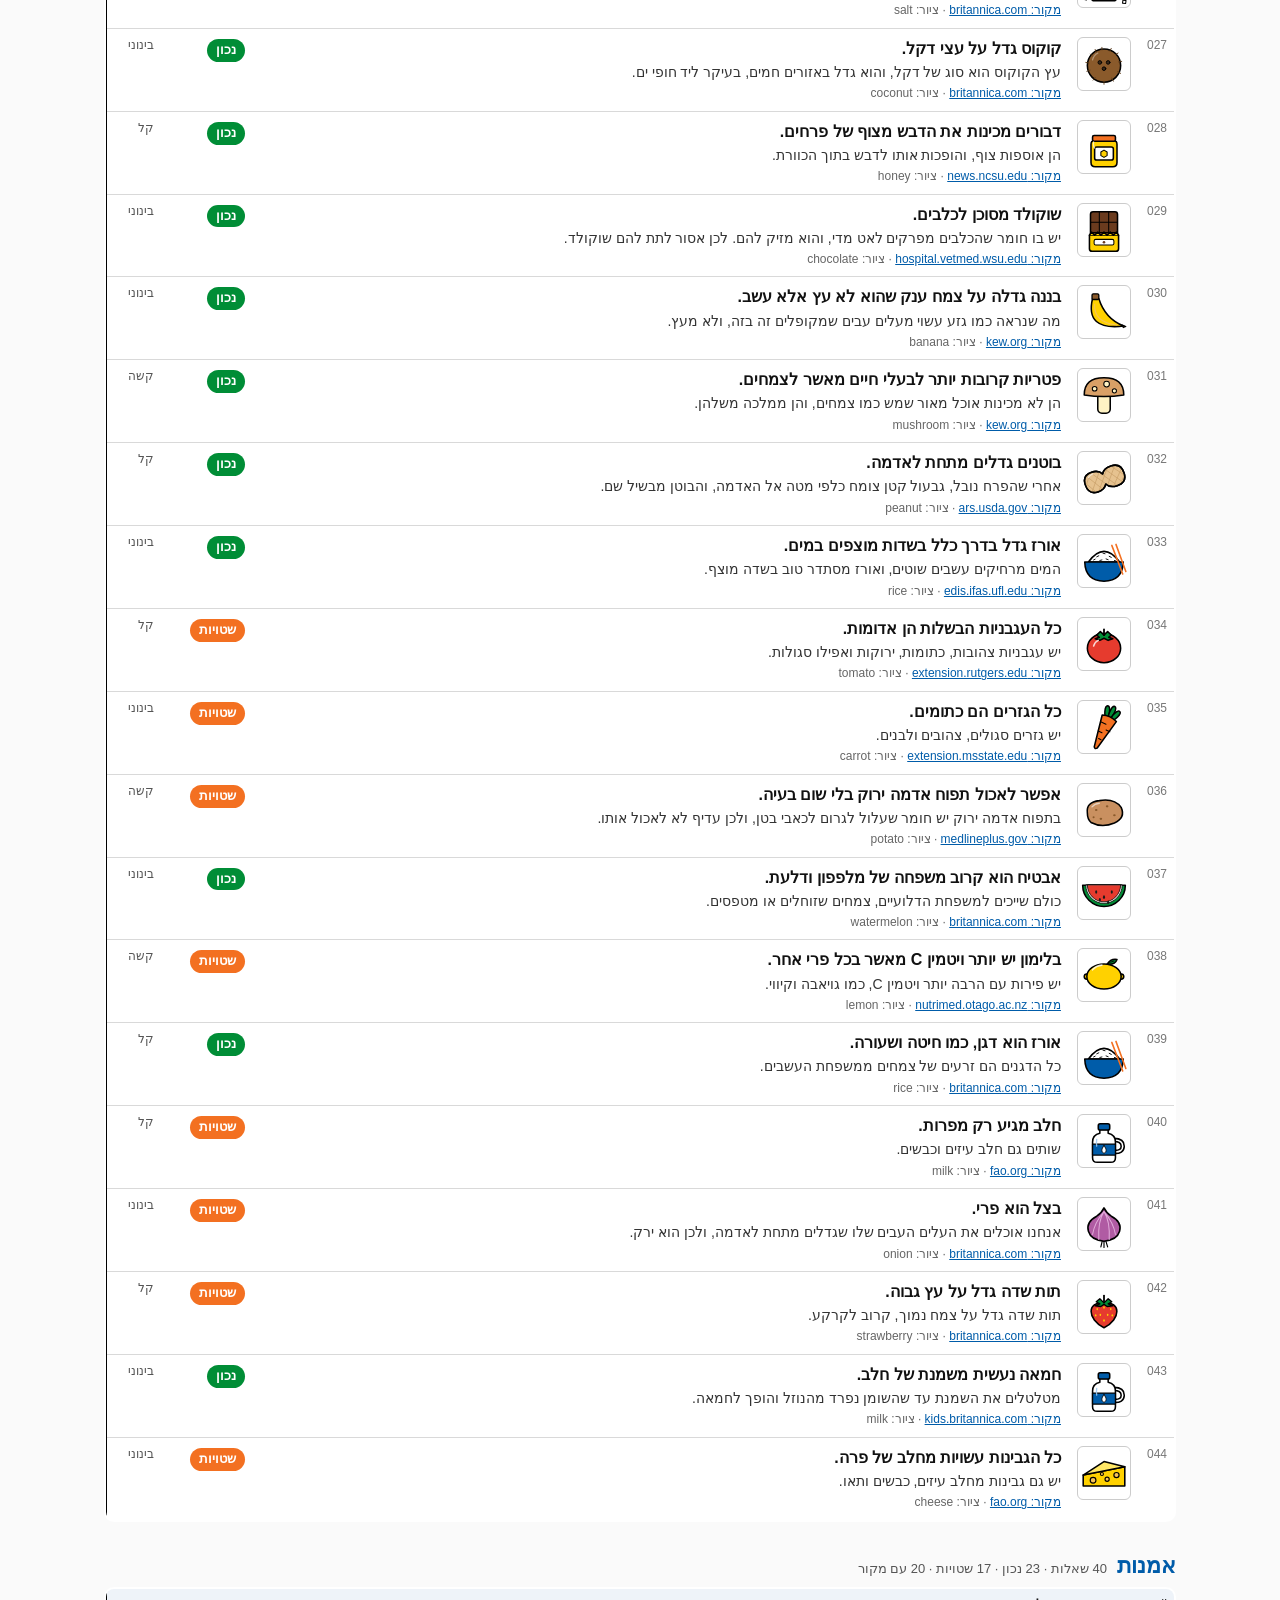
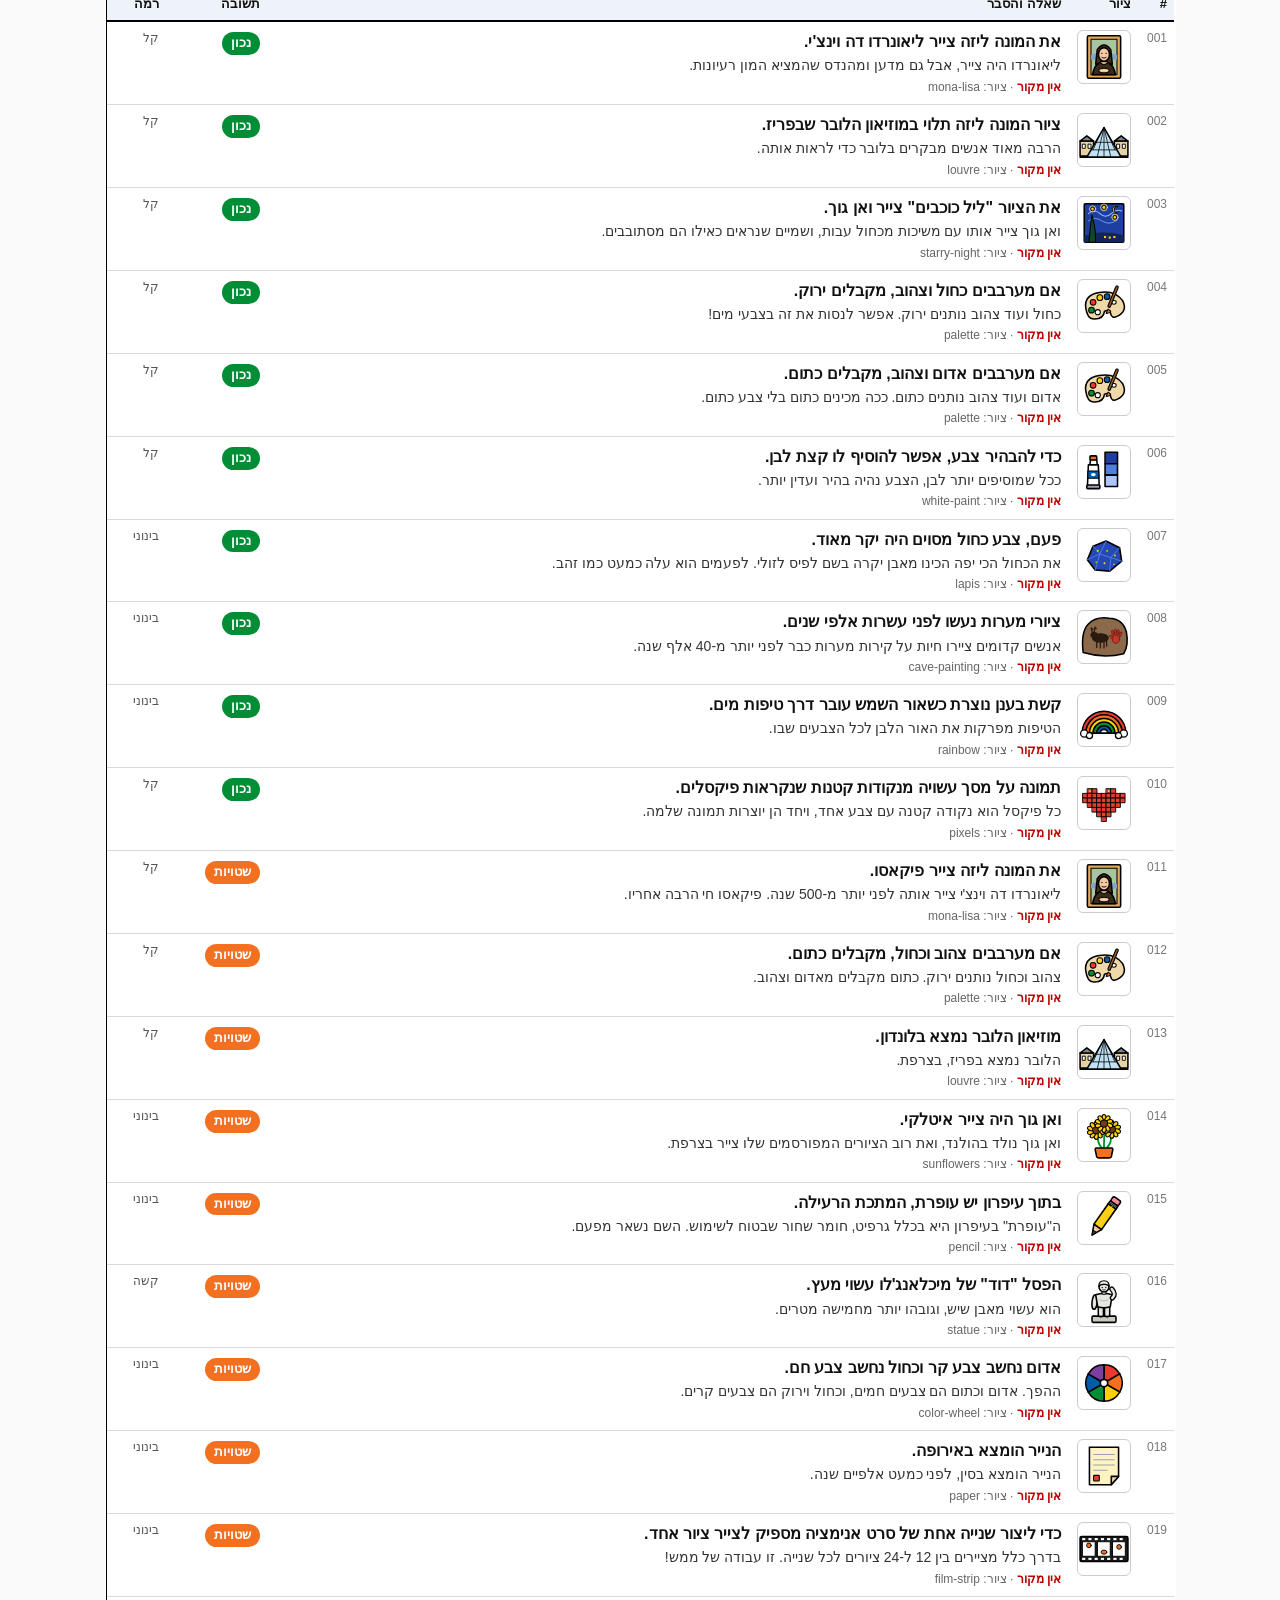
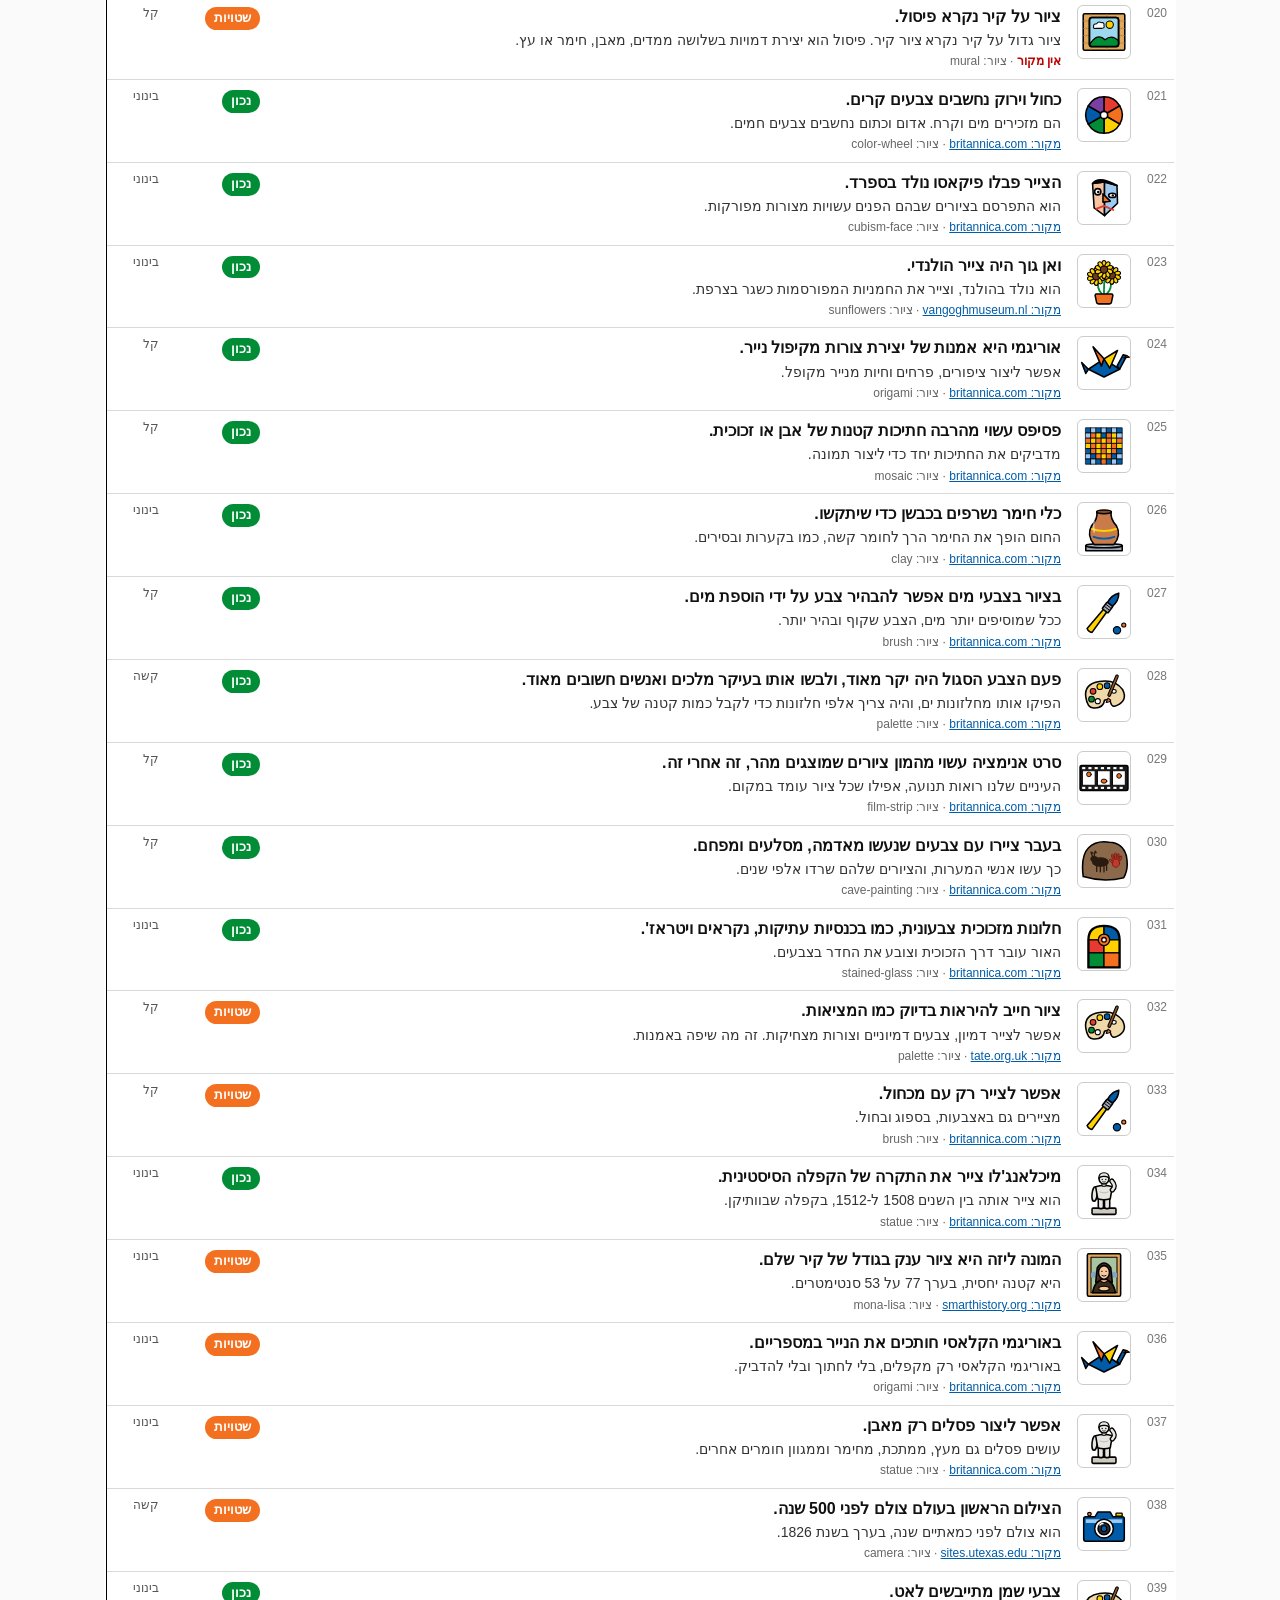
==== commit be1bbbf1: "facts-review: filter for clues with a source Co-Authored-By: Claude Sonnet 5.5 <noreply@anthropic.co" ====
--- a/facts-review.html
+++ b/facts-review.html
@@ -77,7 +77,7 @@
     chip("topic", "all", "הכול") + TOPICS.map(t => chip("topic", t.id, t.name + " (" + t.facts.length + ")")).join("") +
     '<span class="sep"></span>' + chip("ans", "all", "הכול") + chip("ans", "t", "נכון") + chip("ans", "f", "שטויות") +
     '<span class="sep"></span>' + chip("level", "all", "כל הרמות") + Object.keys(LEVELS).map(l => chip("level", l, LEVELS[l])).join("") +
-    '<span class="sep"></span>' + chip("src", "all", "כל הסטטוסים") + chip("src", "nosrc", "בלי מקור") + chip("src", "hidden", "מוסתרות") +
+    '<span class="sep"></span>' + chip("src", "all", "כל הסטטוסים") + chip("src", "hassrc", "עם מקור (החדשות)") + chip("src", "nosrc", "בלי מקור (הישנות)") + chip("src", "hidden", "מוסתרות") +
     '<input type="search" id="q" placeholder="חיפוש…" value="' + esc(state.q) + '">';
   document.getElementById("q").addEventListener("input", e => { state.q = e.target.value; renderMain(); });
 }
@@ -86,6 +86,7 @@
   if (state.ans === "f" && f.answer) return false;
   if (state.level !== "all" && f.level !== state.level) return false;
   if (state.src === "nosrc" && f.src) return false;
+  if (state.src === "hassrc" && !f.src) return false;
   if (state.src === "hidden" && f.verified !== false) return false;
   const q = state.q.trim();
   if (q && !((f.text || "") + " " + (f.explain || "") + " " + (f.pic || "")).includes(q)) return false;
